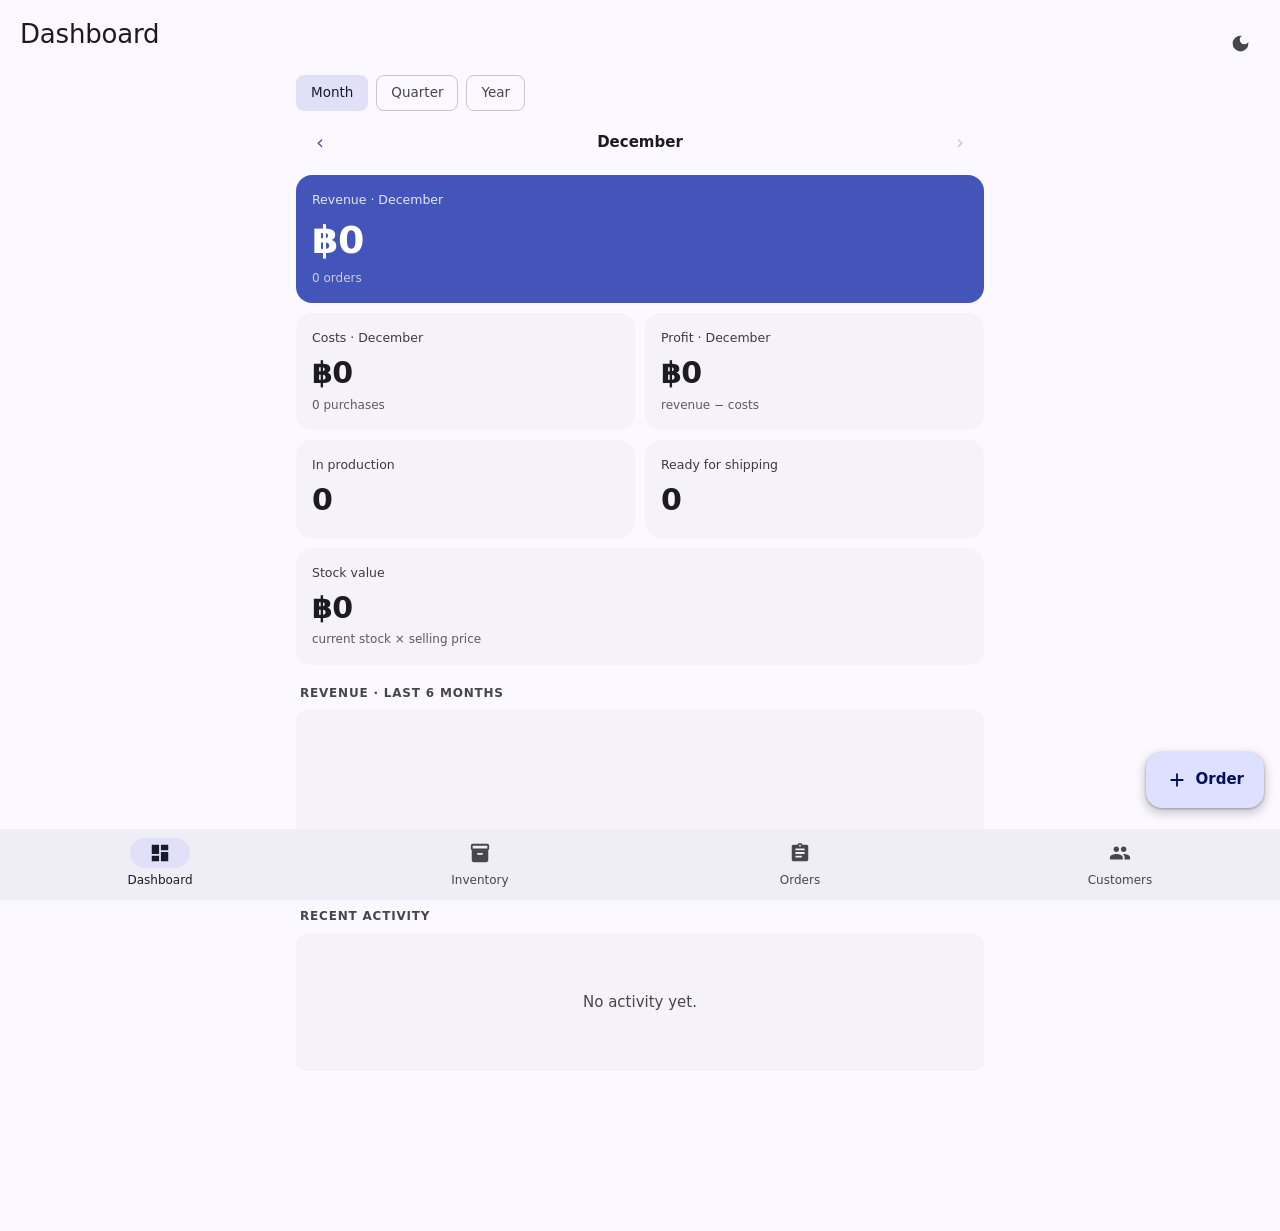
==== index.html @ 7082a6c7 "Add files via upload" ====
<!doctype html>
<html lang="en">
<head>
<meta charset="utf-8">
<meta name="viewport" content="width=device-width, initial-scale=1, viewport-fit=cover">
<meta name="theme-color" content="#006A60">
<meta name="mobile-web-app-capable" content="yes">
<title>Workbench ERP</title>
<link rel="manifest" href="manifest.webmanifest">
<link rel="icon" href="icons/icon-192.png">
<link rel="apple-touch-icon" href="icons/icon-192.png">
<link rel="stylesheet" href="styles.css">
</head>
<body>

<header class="top-bar">
  <h1 id="viewTitle">Dashboard</h1>
  <div class="top-bar-end">
    <span class="top-bar-meta" id="topBarMeta"></span>
    <button class="icon-btn" id="themeBtn" title="Theme">
      <svg viewBox="0 0 24 24"><path d="M12 3a9 9 0 1 0 9 9c0-.46-.04-.92-.1-1.36a5.39 5.39 0 0 1-4.4 2.26 5.4 5.4 0 0 1-5.4-5.4 5.39 5.39 0 0 1 2.26-4.4c-.44-.06-.9-.1-1.36-.1"/></svg>
    </button>
  </div>
</header>

<main id="main">
  <!-- Dashboard -->
  <section class="view" id="view-dashboard" hidden></section>

  <!-- Inventory -->
  <section class="view" id="view-inventory" hidden>
    <div class="seg-tabs" role="tablist">
      <button class="seg-tab is-active" data-invtab="stock" role="tab">Stock</button>
      <button class="seg-tab" data-invtab="purchases" role="tab">Incoming purchases</button>
    </div>
    <div id="inv-stock">
      <div class="search-field">
        <svg viewBox="0 0 24 24"><path d="M15.5 14h-.79l-.28-.27a6.5 6.5 0 1 0-.7.7l.27.28v.79l5 4.99L20.49 19zm-6 0A4.5 4.5 0 1 1 14 9.5 4.5 4.5 0 0 1 9.5 14"/></svg>
        <input type="search" id="productSearch" placeholder="Search products" autocomplete="off">
      </div>
      <div class="chip-row" id="stockChips">
        <button class="chip is-selected" data-stockfilter="all">All</button>
        <button class="chip" data-stockfilter="low">Low stock</button>
        <button class="chip" data-stockfilter="out">Out of stock</button>
      </div>
      <div id="productList" class="card-list"></div>
    </div>
    <div id="inv-purchases" hidden>
      <div class="card form-card">
        <h2 class="card-title">Log a purchase</h2>
        <label class="field">
          <span>What did you buy</span>
          <input type="text" id="poDescription" placeholder="e.g. Sand 10kg">
        </label>
        <div class="field-row">
          <label class="field">
            <span>Amount spent (฿)</span>
            <input type="number" id="poAmount" min="0" step="1" inputmode="numeric" placeholder="100">
          </label>
          <label class="field">
            <span>Supplier (optional)</span>
            <input type="text" id="poSupplier" placeholder="e.g. Northline Supply">
          </label>
        </div>
        <button class="btn-filled" id="poReceive">Log purchase</button>
      </div>
      <h2 class="section-label">Recent purchases</h2>
      <div id="purchaseList" class="card-list"></div>
    </div>
  </section>

  <!-- Orders -->
  <section class="view" id="view-orders" hidden>
    <div class="search-field">
      <svg viewBox="0 0 24 24"><path d="M15.5 14h-.79l-.28-.27a6.5 6.5 0 1 0-.7.7l.27.28v.79l5 4.99L20.49 19zm-6 0A4.5 4.5 0 1 1 14 9.5 4.5 4.5 0 0 1 9.5 14"/></svg>
      <input type="search" id="orderSearch" placeholder="Search orders or customers" autocomplete="off">
    </div>
    <div class="chip-row" id="statusChips">
      <button class="chip is-selected" data-status="all">All</button>
      <button class="chip" data-status="In production">In production</button>
      <button class="chip" data-status="Ready for shipping">Ready for shipping</button>
      <button class="chip" data-status="Completed">Completed</button>
      <button class="chip" data-status="Delivered">Delivered</button>
    </div>
    <div id="orderList" class="card-list"></div>
  </section>

  <!-- Customers -->
  <section class="view" id="view-customers" hidden>
    <div id="customerChart"></div>
    <div class="search-field">
      <svg viewBox="0 0 24 24"><path d="M15.5 14h-.79l-.28-.27a6.5 6.5 0 1 0-.7.7l.27.28v.79l5 4.99L20.49 19zm-6 0A4.5 4.5 0 1 1 14 9.5 4.5 4.5 0 0 1 9.5 14"/></svg>
      <input type="search" id="customerSearch" placeholder="Search customers" autocomplete="off">
    </div>
    <div id="customerList" class="card-list"></div>
  </section>
</main>

<button class="fab" id="fab" hidden>
  <svg viewBox="0 0 24 24"><path d="M19 13h-6v6h-2v-6H5v-2h6V5h2v6h6z"/></svg>
  <span id="fabLabel">New</span>
</button>

<nav class="nav-bar">
  <button class="nav-item is-active" data-view="dashboard">
    <span class="nav-icon"><svg viewBox="0 0 24 24"><path d="M3 13h8V3H3zm0 8h8v-6H3zm10 0h8V11h-8zm0-18v6h8V3z"/></svg></span>
    <span>Dashboard</span>
  </button>
  <button class="nav-item" data-view="inventory">
    <span class="nav-icon"><svg viewBox="0 0 24 24"><path d="M20 2H4c-1 0-2 .9-2 2v3.01c0 .72.43 1.34 1 1.69V20c0 1.1 1.1 2 2 2h14c.9 0 2-.9 2-2V8.7c.57-.35 1-.97 1-1.69V4c0-1.1-1-2-2-2m-5 12H9v-2h6zm5-7H4V4h16z"/></svg></span>
    <span>Inventory</span>
  </button>
  <button class="nav-item" data-view="orders">
    <span class="nav-icon"><svg viewBox="0 0 24 24"><path d="M19 3h-4.18C14.4 1.84 13.3 1 12 1s-2.4.84-2.82 2H5c-1.1 0-2 .9-2 2v14c0 1.1.9 2 2 2h14c1.1 0 2-.9 2-2V5c0-1.1-.9-2-2-2m-7 0c.55 0 1 .45 1 1s-.45 1-1 1-1-.45-1-1 .45-1 1-1m2 14H7v-2h7zm3-4H7v-2h10zm0-4H7V7h10z"/></svg></span>
    <span>Orders</span>
  </button>
  <button class="nav-item" data-view="customers">
    <span class="nav-icon"><svg viewBox="0 0 24 24"><path d="M16 11c1.66 0 2.99-1.34 2.99-3S17.66 5 16 5s-3 1.34-3 3 1.34 3 3 3m-8 0c1.66 0 2.99-1.34 2.99-3S9.66 5 8 5 5 6.34 5 8s1.34 3 3 3m0 2c-2.33 0-7 1.17-7 3.5V19h14v-2.5c0-2.33-4.67-3.5-7-3.5m8 0c-.29 0-.62.02-.97.05 1.16.84 1.97 1.97 1.97 3.45V19h6v-2.5c0-2.33-4.67-3.5-7-3.5"/></svg></span>
    <span>Customers</span>
  </button>
</nav>

<!-- Sheet (modal) for forms & details -->
<div class="scrim" id="scrim" hidden></div>
<div class="sheet" id="sheet" hidden>
  <div class="sheet-handle"></div>
  <div class="sheet-content" id="sheetContent"></div>
</div>

<div class="snackbar" id="snackbar" hidden></div>

<!-- Confirm dialog (for long-press delete) -->
<div class="scrim" id="confirmScrim" hidden></div>
<div class="dialog" id="confirmDialog" hidden>
  <div class="dialog-text" id="confirmText"></div>
  <div class="dialog-actions">
    <button class="btn-text" id="confirmCancel">Cancel</button>
    <button class="btn-text danger" id="confirmOk">Delete</button>
  </div>
</div>

<script src="db.js"></script>
<script src="app.js"></script>
</body>
</html>
---- styles.css ----
/* ============================================================
   Workbench ERP — Material Design 3 tokens (hand-rolled, offline)
   Palette: indigo primary, violet-tinted neutrals.
   Amber = warnings only, red = errors only.
   Theme: light (default) / dark / follows system when data-theme unset.
   ============================================================ */
:root {
  --md-primary: #4355B9;
  --md-on-primary: #FFFFFF;
  --md-primary-container: #DDE1FF;
  --md-on-primary-container: #00105C;

  --md-secondary: #5B5D72;
  --md-secondary-container: #E0E1F9;
  --md-on-secondary-container: #181A2C;

  --md-tertiary: #805600;
  --md-tertiary-container: #FFDDB1;
  --md-on-tertiary-container: #291800;

  --md-error: #BA1A1A;
  --md-error-container: #FFDAD6;
  --md-on-error-container: #410002;

  --md-surface: #FBF8FF;
  --md-surface-container-low: #F5F2FA;
  --md-surface-container: #EFEDF6;
  --md-surface-container-high: #E9E7F0;
  --md-on-surface: #1B1B21;
  --md-on-surface-variant: #46464F;
  --md-outline: #777680;
  --md-outline-variant: #C7C5D0;

  --md-inverse-surface: #303036;
  --md-inverse-on-surface: #F2F0F7;

  --md-elev-1: 0 1px 2px rgba(0,0,0,.30), 0 1px 3px 1px rgba(0,0,0,.15);
  --md-elev-3: 0 4px 8px 3px rgba(0,0,0,.15), 0 1px 3px rgba(0,0,0,.30);

  --radius-s: 8px;
  --radius-m: 12px;
  --radius-l: 16px;
  --radius-full: 999px;
}

/* Dark tokens (forced via data-theme="dark") */
:root[data-theme="dark"] {
  --md-primary: #B9C3FF;
  --md-on-primary: #08218A;
  --md-primary-container: #2A3CA0;
  --md-on-primary-container: #DDE1FF;

  --md-secondary: #C4C5DD;
  --md-secondary-container: #434659;
  --md-on-secondary-container: #E0E1F9;

  --md-tertiary: #FABD49;
  --md-tertiary-container: #614000;
  --md-on-tertiary-container: #FFDDB1;

  --md-error: #FFB4AB;
  --md-error-container: #93000A;
  --md-on-error-container: #FFDAD6;

  --md-surface: #121318;
  --md-surface-container-low: #1A1B21;
  --md-surface-container: #1E1F25;
  --md-surface-container-high: #282930;
  --md-on-surface: #E4E1E9;
  --md-on-surface-variant: #C7C5D0;
  --md-outline: #91909A;
  --md-outline-variant: #46464F;

  --md-inverse-surface: #E4E1E9;
  --md-inverse-on-surface: #303036;
}

/* Dark tokens (system preference, unless light is forced) */
@media (prefers-color-scheme: dark) {
  :root:not([data-theme="light"]) {
    --md-primary: #B9C3FF;
    --md-on-primary: #08218A;
    --md-primary-container: #2A3CA0;
    --md-on-primary-container: #DDE1FF;

    --md-secondary: #C4C5DD;
    --md-secondary-container: #434659;
    --md-on-secondary-container: #E0E1F9;

    --md-tertiary: #FABD49;
    --md-tertiary-container: #614000;
    --md-on-tertiary-container: #FFDDB1;

    --md-error: #FFB4AB;
    --md-error-container: #93000A;
    --md-on-error-container: #FFDAD6;

    --md-surface: #121318;
    --md-surface-container-low: #1A1B21;
    --md-surface-container: #1E1F25;
    --md-surface-container-high: #282930;
    --md-on-surface: #E4E1E9;
    --md-on-surface-variant: #C7C5D0;
    --md-outline: #91909A;
    --md-outline-variant: #46464F;

    --md-inverse-surface: #E4E1E9;
    --md-inverse-on-surface: #303036;
  }
}

* { box-sizing: border-box; }
[hidden] { display: none !important; }
html, body { margin: 0; height: 100%; }

body {
  font-family: Roboto, system-ui, -apple-system, "Segoe UI", sans-serif;
  background: var(--md-surface);
  color: var(--md-on-surface);
  font-size: 15px;
  line-height: 1.45;
  -webkit-tap-highlight-color: transparent;
  overscroll-behavior-y: contain; /* stop pull-to-refresh from stealing downward swipes */
}

button { font: inherit; color: inherit; border: 0; background: none; cursor: pointer; }
input, select, textarea { font: inherit; }
svg { fill: currentColor; }
h1, h2, h3 { margin: 0; font-weight: 500; }

/* ---------- Top app bar ---------- */
.top-bar {
  position: sticky; top: 0; z-index: 20;
  display: flex; align-items: baseline; justify-content: space-between;
  padding: calc(env(safe-area-inset-top, 0px) + 16px) 20px 12px;
  background: var(--md-surface);
}
.top-bar h1 { font-size: 26px; letter-spacing: -0.2px; }
.top-bar-meta { font-size: 12px; color: var(--md-on-surface-variant); }

/* ---------- Layout ---------- */
#main {
  padding: 0 16px calc(env(safe-area-inset-bottom, 0px) + 160px);
  max-width: 720px; margin: 0 auto;
}
.section-label {
  font-size: 12px; font-weight: 600; text-transform: uppercase;
  letter-spacing: .8px; color: var(--md-on-surface-variant);
  margin: 20px 4px 8px;
}

/* ---------- Navigation bar (bottom) ---------- */
.nav-bar {
  position: fixed; bottom: 0; left: 0; right: 0; z-index: 30;
  display: flex;
  background: var(--md-surface-container);
  padding: 8px 0 calc(env(safe-area-inset-bottom, 0px) + 10px);
}
.nav-item {
  flex: 1; display: flex; flex-direction: column; align-items: center; gap: 4px;
  font-size: 12px; font-weight: 500; color: var(--md-on-surface-variant);
}
.nav-icon {
  display: grid; place-items: center;
  width: 60px; height: 30px; border-radius: var(--radius-full);
  transition: background .15s;
}
.nav-icon svg { width: 22px; height: 22px; }
.nav-item.is-active { color: var(--md-on-surface); }
.nav-item.is-active .nav-icon { background: var(--md-secondary-container); color: var(--md-on-secondary-container); }

/* ---------- FAB ---------- */
.fab {
  position: fixed; right: 16px; bottom: calc(env(safe-area-inset-bottom, 0px) + 92px); z-index: 25;
  display: flex; align-items: center; gap: 8px;
  padding: 0 20px; height: 56px; border-radius: var(--radius-l);
  background: var(--md-primary-container); color: var(--md-on-primary-container);
  font-weight: 600; box-shadow: var(--md-elev-3);
}
.fab svg { width: 22px; height: 22px; }
.fab:active { transform: scale(.97); }

/* ---------- Search field ---------- */
.search-field {
  display: flex; align-items: center; gap: 10px;
  background: var(--md-surface-container-high);
  border-radius: var(--radius-full);
  padding: 0 18px; height: 50px; margin: 4px 0 12px;
}
.search-field svg { width: 20px; height: 20px; color: var(--md-on-surface-variant); flex: none; }
.search-field input {
  flex: 1; border: 0; background: none; outline: none; color: inherit;
}
.search-field input::placeholder { color: var(--md-on-surface-variant); }

/* ---------- Chips ---------- */
.chip-row { display: flex; gap: 8px; overflow-x: auto; padding-bottom: 12px; scrollbar-width: none; }
.chip-row::-webkit-scrollbar { display: none; }
.chip {
  flex: none; padding: 7px 14px; border-radius: var(--radius-s);
  border: 1px solid var(--md-outline-variant);
  font-size: 13.5px; font-weight: 500; color: var(--md-on-surface-variant);
  background: transparent; transition: background .15s;
}
.chip.is-selected {
  background: var(--md-secondary-container);
  border-color: transparent; color: var(--md-on-secondary-container);
}

/* ---------- Segmented tabs (Inventory) ---------- */
.seg-tabs {
  display: flex; border: 1px solid var(--md-outline);
  border-radius: var(--radius-full); overflow: hidden; margin: 4px 0 16px;
}
.seg-tab { flex: 1; padding: 10px; font-size: 14px; font-weight: 500; color: var(--md-on-surface-variant); }
.seg-tab.is-active { background: var(--md-secondary-container); color: var(--md-on-secondary-container); font-weight: 600; }

/* ---------- Cards & lists ---------- */
.card-list { display: flex; flex-direction: column; gap: 10px; }
.card {
  background: var(--md-surface-container-low);
  border-radius: var(--radius-m);
  padding: 14px 16px;
}
.card.is-tappable:active { background: var(--md-surface-container-high); }
.card-title { font-size: 16px; margin-bottom: 10px; }

.row { display: flex; align-items: center; justify-content: space-between; gap: 12px; }
.row-main { min-width: 0; }
.row-main .name { font-weight: 500; overflow: hidden; text-overflow: ellipsis; white-space: nowrap; }
.row-main .sub { font-size: 13px; color: var(--md-on-surface-variant); margin-top: 2px; }
.row-end { text-align: right; flex: none; }
.row-end .big { font-weight: 600; }
.row-end .sub { font-size: 12px; color: var(--md-on-surface-variant); }

/* Stock badges */
.badge {
  display: inline-flex; align-items: center; gap: 5px;
  font-size: 12px; font-weight: 600;
  padding: 3px 10px; border-radius: var(--radius-full); margin-top: 6px;
}
.badge-low { background: var(--md-tertiary-container); color: var(--md-on-tertiary-container); }
.badge-out { background: var(--md-error-container); color: var(--md-on-error-container); }
.badge-ok  { background: var(--md-secondary-container); color: var(--md-on-secondary-container); }
.badge .dot { width: 7px; height: 7px; border-radius: 50%; background: currentColor; }

/* ---------- Signature element: the production rail ----------
   Every order carries its workflow as a tappable 3-segment track. */
.rail { display: flex; gap: 5px; margin-top: 12px; }
.rail-seg {
  flex: 1; height: 6px; border-radius: 3px;
  background: var(--md-surface-container-high);
  position: relative;
}
.rail-seg.is-done { background: var(--md-primary); }
.rail-seg.is-current { background: var(--md-primary); opacity: .45; }
.rail-labels { display: flex; justify-content: space-between; margin-top: 6px; font-size: 11px; color: var(--md-on-surface-variant); }
.rail-status { font-size: 13px; font-weight: 600; color: var(--md-primary); margin-top: 10px; }
.rail-status.is-completed { color: var(--md-on-surface-variant); }
.advance-btn {
  margin-top: 10px; width: 100%;
  padding: 10px; border-radius: var(--radius-full);
  border: 1px solid var(--md-outline);
  font-size: 13.5px; font-weight: 600; color: var(--md-primary);
}
.advance-btn:active { background: var(--md-secondary-container); }

/* ---------- Dashboard ---------- */
.stat-grid { display: grid; grid-template-columns: 1fr 1fr; gap: 10px; margin-top: 4px; }
.stat-card {
  border-radius: var(--radius-l); padding: 16px;
  background: var(--md-surface-container-low);
}
.stat-card.hero {
  grid-column: 1 / -1;
  background: var(--md-primary); color: var(--md-on-primary);
}
.stat-card .label { font-size: 12.5px; opacity: .85; }
.stat-card .value { font-size: 30px; font-weight: 600; letter-spacing: -.5px; margin-top: 4px; }
.stat-card.hero .value { font-size: 38px; }
.stat-card .hint { font-size: 12px; opacity: .7; margin-top: 2px; }
.stat-card.warn { background: var(--md-tertiary-container); color: var(--md-on-tertiary-container); }

.activity-item { display: flex; gap: 12px; padding: 11px 4px; border-bottom: 1px solid var(--md-outline-variant); }
.activity-item:last-child { border-bottom: 0; }
.activity-ico {
  flex: none; width: 36px; height: 36px; border-radius: 50%;
  display: grid; place-items: center;
  background: var(--md-secondary-container); color: var(--md-on-secondary-container);
}
.activity-ico svg { width: 18px; height: 18px; }
.activity-ico.sale { background: var(--md-primary-container); color: var(--md-on-primary-container); }
.activity-body { flex: 1; min-width: 0; font-size: 14px; }
.activity-body .when { font-size: 12px; color: var(--md-on-surface-variant); }

/* ---------- Forms ---------- */
.form-card { display: flex; flex-direction: column; gap: 12px; }
.field { display: flex; flex-direction: column; gap: 5px; flex: 1; }
.field > span { font-size: 12.5px; font-weight: 500; color: var(--md-on-surface-variant); }
.field input, .field select, .field textarea {
  border: 1px solid var(--md-outline);
  border-radius: var(--radius-s);
  background: var(--md-surface);
  padding: 12px; color: inherit; outline: none; width: 100%;
}
.field input:focus, .field select:focus, .field textarea:focus {
  border-color: var(--md-primary); box-shadow: 0 0 0 1px var(--md-primary);
}
.field-row { display: flex; gap: 10px; }
.field-checkbox {
  display: flex; align-items: flex-start; gap: 10px;
  font-size: 13.5px; color: var(--md-on-surface-variant); padding: 4px 0;
}
.field-checkbox input { flex: none; width: 18px; height: 18px; margin-top: 1px; accent-color: var(--md-primary); }

.btn-filled {
  background: var(--md-primary); color: var(--md-on-primary);
  padding: 13px; border-radius: var(--radius-full);
  font-weight: 600; width: 100%;
}
.btn-filled:active { opacity: .88; }
.btn-filled:disabled { background: var(--md-outline-variant); color: var(--md-on-surface-variant); }
.btn-text { color: var(--md-primary); font-weight: 600; padding: 10px 14px; border-radius: var(--radius-full); }
.btn-text.danger { color: var(--md-error); }
.btn-tonal {
  background: var(--md-secondary-container); color: var(--md-on-secondary-container);
  padding: 9px 16px; border-radius: var(--radius-full); font-weight: 600; font-size: 13.5px;
}

/* Order line items in the form */
.line-item {
  display: grid; grid-template-columns: 1fr 64px 84px 32px; gap: 8px; align-items: end;
}
.line-item .remove { color: var(--md-error); padding-bottom: 12px; }
.line-hint { font-size: 12.5px; color: var(--md-on-surface-variant); padding: 0 4px; }
.order-total { display: flex; justify-content: space-between; font-weight: 600; font-size: 17px; padding: 6px 4px; }

/* ---------- Sheet (modal) ---------- */
.scrim {
  position: fixed; inset: 0; z-index: 40;
  background: rgba(0,0,0,.4);
  animation: fade .2s;
}
.sheet {
  position: fixed; left: 0; right: 0; bottom: 0; z-index: 50;
  max-height: 88vh; overflow-y: auto;
  overscroll-behavior: contain;
  background: var(--md-surface-container-low);
  border-radius: 24px 24px 0 0;
  padding: 8px 20px calc(env(safe-area-inset-bottom, 0px) + 24px);
  animation: rise .25s cubic-bezier(.2,.9,.3,1);
  max-width: 720px; margin: 0 auto;
}
.sheet-handle {
  width: 36px; height: 4px; border-radius: 2px;
  background: var(--md-outline-variant); margin: 6px auto 14px;
  /* generous invisible hit area for dragging */
  position: relative;
}
.sheet-handle::before {
  content: ''; position: absolute; inset: -18px -60px;
}
.sheet h2 { font-size: 20px; margin-bottom: 16px; }
@keyframes rise { from { transform: translateY(40%); opacity: .4; } }
@keyframes fade { from { opacity: 0; } }
@media (prefers-reduced-motion: reduce) {
  .sheet, .scrim { animation: none; }
}

/* ---------- Confirm dialog ---------- */
.dialog {
  position: fixed; left: 24px; right: 24px; top: 50%; z-index: 70;
  transform: translateY(-50%);
  background: var(--md-surface-container-high);
  border-radius: 28px; padding: 24px;
  box-shadow: var(--md-elev-3);
  max-width: 360px; margin: 0 auto;
  animation: fade .15s;
}
.dialog-text { font-size: 15px; margin-bottom: 18px; }
.dialog-actions { display: flex; justify-content: flex-end; gap: 4px; }

/* ---------- Swipe actions (orders & customers) ---------- */
.swipe { position: relative; }
.swipe-bg {
  position: absolute; inset: 0; border-radius: var(--radius-m);
  display: flex; align-items: center; gap: 8px;
  font-weight: 600; font-size: 14px;
  visibility: hidden;
}
.swipe-bg svg { width: 20px; height: 20px; }
.swipe-bg.left { background: var(--md-secondary-container); color: var(--md-on-secondary-container); justify-content: flex-start; padding-left: 20px; }
.swipe-bg.right { background: var(--md-error-container); color: var(--md-on-error-container); justify-content: flex-end; padding-right: 20px; }
.swipe.show-left .swipe-bg.left { visibility: visible; }
.swipe.show-right .swipe-bg.right { visibility: visible; }
.swipe .card { position: relative; z-index: 1; }

/* ---------- Revenue chart ---------- */
.chart { display: flex; align-items: flex-end; gap: 8px; height: 150px; padding-top: 8px; }
.chart-col { flex: 1; display: flex; flex-direction: column; align-items: center; justify-content: flex-end; gap: 5px; height: 100%; min-width: 0; }
.chart-val { font-size: 10.5px; color: var(--md-on-surface-variant); white-space: nowrap; }
.chart-bar { width: 100%; max-width: 44px; border-radius: 6px 6px 2px 2px; background: var(--md-primary); opacity: .45; min-height: 2px; }
.chart-col.is-current .chart-bar { opacity: 1; }
.chart-label { font-size: 11px; color: var(--md-on-surface-variant); }
.chart-col.is-current .chart-label { font-weight: 700; color: var(--md-on-surface); }

/* ---------- Top customers bars ---------- */
.tc-row { display: grid; grid-template-columns: minmax(70px, 100px) 1fr auto; gap: 10px; align-items: center; padding: 6px 0; }
.tc-name { font-size: 13.5px; overflow: hidden; text-overflow: ellipsis; white-space: nowrap; }
.tc-track { height: 10px; border-radius: 5px; background: var(--md-surface-container-high); overflow: hidden; }
.tc-fill { height: 100%; border-radius: 5px; background: var(--md-primary); }
.tc-amount { font-size: 12.5px; font-weight: 600; }

/* ---------- Period navigation ---------- */
.period-nav {
  display: flex; align-items: center; justify-content: space-between;
  margin: 0 0 12px; padding: 0 4px;
}
.period-nav .label { font-weight: 600; font-size: 15px; }
.period-nav button {
  width: 40px; height: 40px; border-radius: var(--radius-full);
  font-size: 20px; color: var(--md-primary);
  display: grid; place-items: center;
}
.period-nav button:active { background: var(--md-secondary-container); }
.period-nav button:disabled { color: var(--md-outline-variant); }

/* ---------- Theme button ---------- */
.icon-btn {
  width: 40px; height: 40px; border-radius: var(--radius-full);
  display: grid; place-items: center; color: var(--md-on-surface-variant);
}
.icon-btn svg { width: 21px; height: 21px; }
.icon-btn:active { background: var(--md-surface-container-high); }
.top-bar-end { display: flex; align-items: center; gap: 8px; }

/* ---------- Snackbar ---------- */
.snackbar {
  position: fixed; left: 16px; right: 16px; z-index: 60;
  bottom: calc(env(safe-area-inset-bottom, 0px) + 96px);
  background: var(--md-inverse-surface); color: var(--md-inverse-on-surface);
  padding: 13px 18px; border-radius: var(--radius-s);
  font-size: 14px; box-shadow: var(--md-elev-3);
  animation: rise .2s;
  max-width: 500px; margin: 0 auto;
}

/* ---------- Empty states ---------- */
.empty {
  text-align: center; padding: 44px 24px; color: var(--md-on-surface-variant);
}
.empty .title { font-weight: 600; color: var(--md-on-surface); margin-bottom: 4px; }
.empty .btn-tonal { margin-top: 16px; }

/* Focus visibility */
button:focus-visible, input:focus-visible, select:focus-visible {
  outline: 2px solid var(--md-primary); outline-offset: 2px;
}
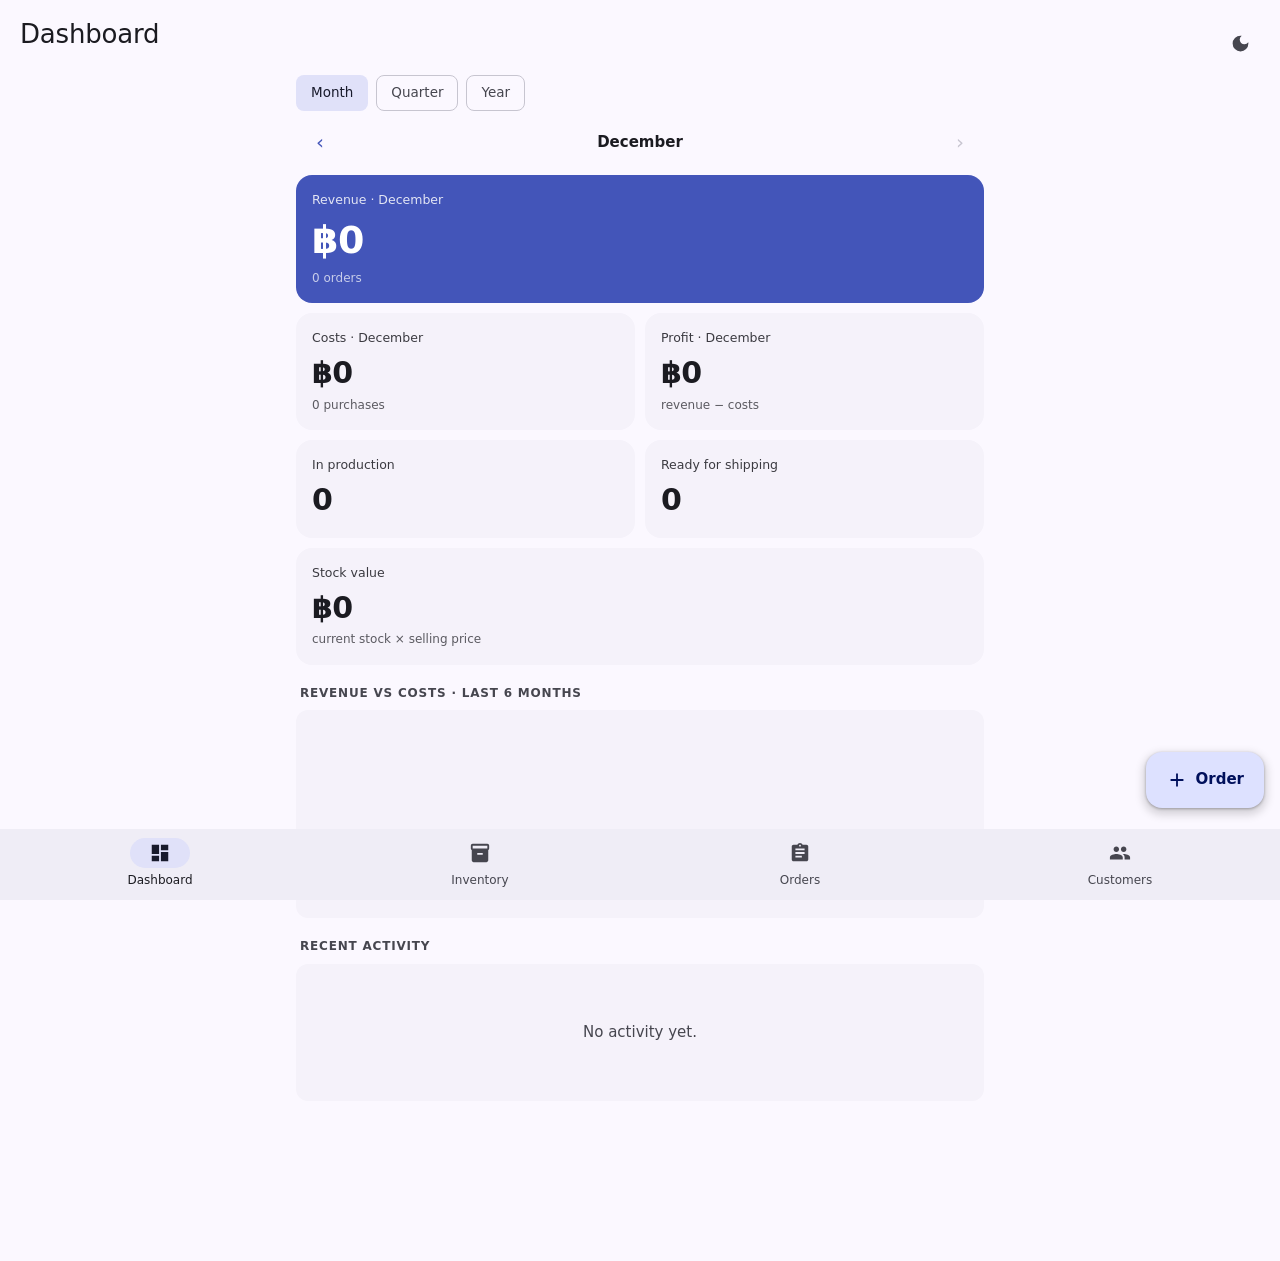
==== commit 1855452d: "Add files via upload" ====
--- a/index.html
+++ b/index.html
@@ -58,10 +58,14 @@
             <input type="number" id="poAmount" min="0" step="1" inputmode="numeric" placeholder="100">
           </label>
           <label class="field">
-            <span>Supplier (optional)</span>
-            <input type="text" id="poSupplier" placeholder="e.g. Northline Supply">
+            <span>Date</span>
+            <input type="date" id="poDate">
           </label>
         </div>
+        <label class="field">
+          <span>Supplier (optional)</span>
+          <input type="text" id="poSupplier" placeholder="e.g. Northline Supply">
+        </label>
         <button class="btn-filled" id="poReceive">Log purchase</button>
       </div>
       <h2 class="section-label">Recent purchases</h2>
--- a/styles.css
+++ b/styles.css
@@ -399,10 +399,17 @@
 .chart { display: flex; align-items: flex-end; gap: 8px; height: 150px; padding-top: 8px; }
 .chart-col { flex: 1; display: flex; flex-direction: column; align-items: center; justify-content: flex-end; gap: 5px; height: 100%; min-width: 0; }
 .chart-val { font-size: 10.5px; color: var(--md-on-surface-variant); white-space: nowrap; }
-.chart-bar { width: 100%; max-width: 44px; border-radius: 6px 6px 2px 2px; background: var(--md-primary); opacity: .45; min-height: 2px; }
+.chart-bars { display: flex; gap: 3px; width: 100%; height: 100%; align-items: flex-end; justify-content: center; }
+.chart-bar { width: 100%; max-width: 22px; border-radius: 5px 5px 2px 2px; background: var(--md-primary); opacity: .45; min-height: 2px; }
+.chart-bar.cost { background: var(--md-tertiary); }
 .chart-col.is-current .chart-bar { opacity: 1; }
 .chart-label { font-size: 11px; color: var(--md-on-surface-variant); }
 .chart-col.is-current .chart-label { font-weight: 700; color: var(--md-on-surface); }
+.chart-legend { display: flex; gap: 18px; justify-content: center; margin-top: 12px; font-size: 12.5px; color: var(--md-on-surface-variant); }
+.chart-legend > span { display: inline-flex; align-items: center; gap: 6px; }
+.legend-dot { width: 10px; height: 10px; border-radius: 3px; display: inline-block; }
+.legend-dot.rev { background: var(--md-primary); }
+.legend-dot.cost { background: var(--md-tertiary); }
 
 /* ---------- Top customers bars ---------- */
 .tc-row { display: grid; grid-template-columns: minmax(70px, 100px) 1fr auto; gap: 10px; align-items: center; padding: 6px 0; }
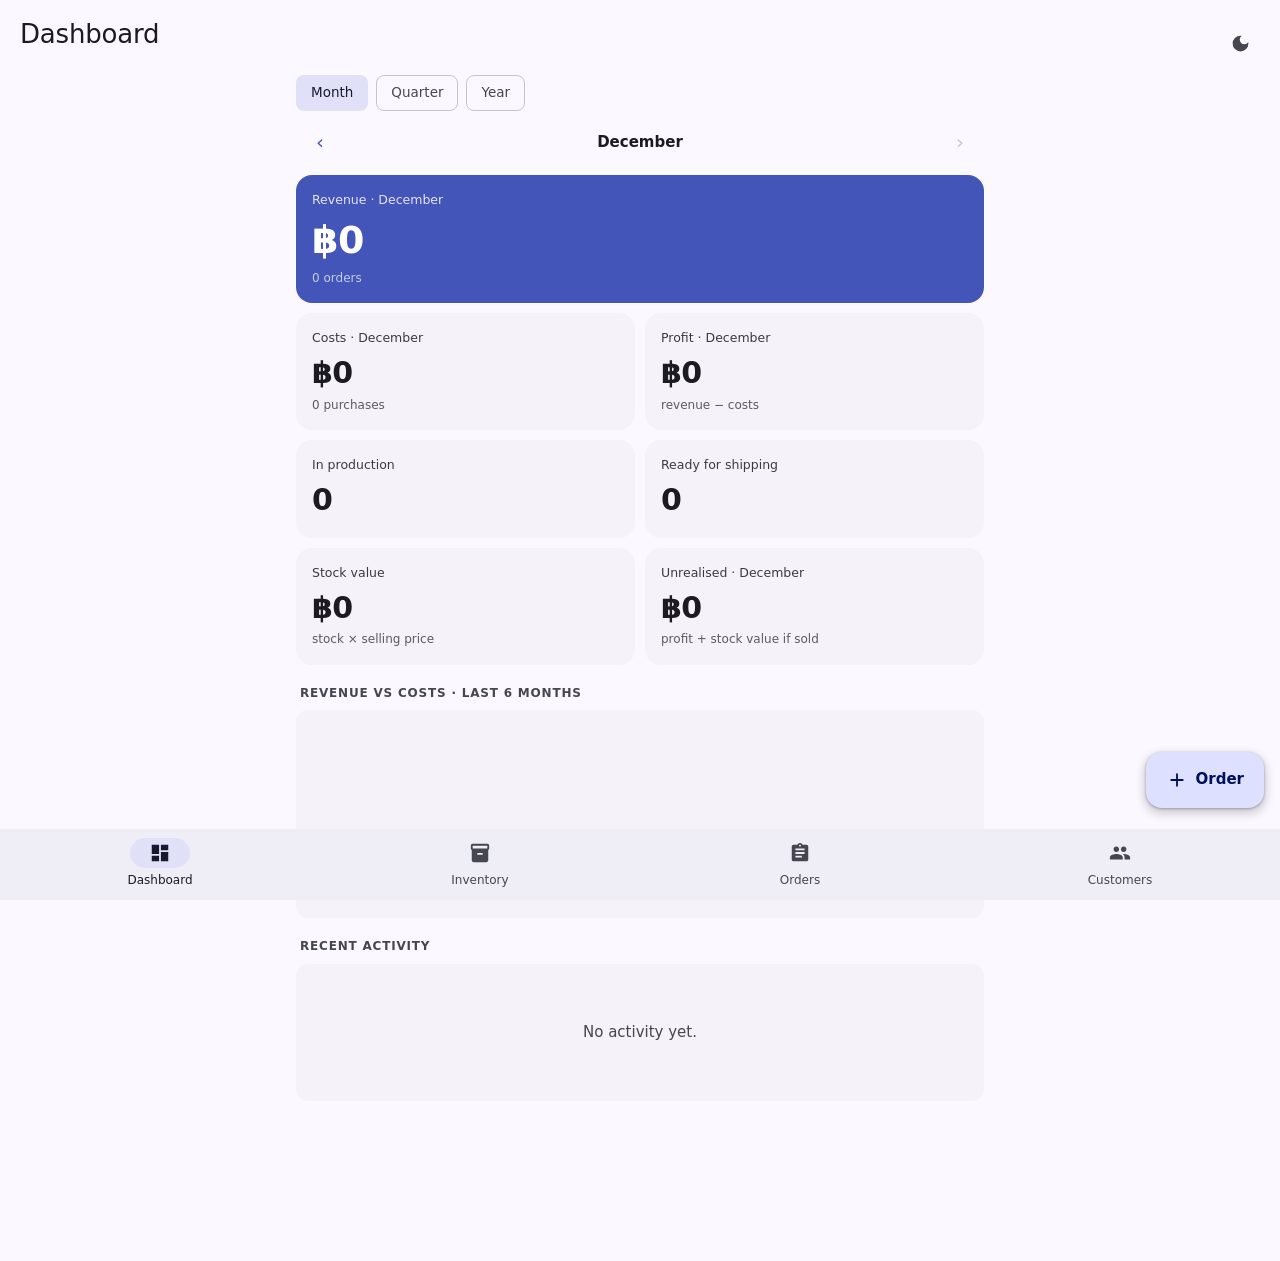
==== commit 1a387e8e: "Add files via upload" ====
--- a/index.html
+++ b/index.html
@@ -2,7 +2,7 @@
 <html lang="en">
 <head>
 <meta charset="utf-8">
-<meta name="viewport" content="width=device-width, initial-scale=1, viewport-fit=cover">
+<meta name="viewport" content="width=device-width, initial-scale=1, maximum-scale=1, viewport-fit=cover">
 <meta name="theme-color" content="#006A60">
 <meta name="mobile-web-app-capable" content="yes">
 <title>Workbench ERP</title>
@@ -58,17 +58,37 @@
             <input type="number" id="poAmount" min="0" step="1" inputmode="numeric" placeholder="100">
           </label>
           <label class="field">
+            <span>Category</span>
+            <select id="poCategory">
+              <option value="Materials">Materials</option>
+              <option value="Packaging">Packaging</option>
+              <option value="Equipment">Equipment</option>
+              <option value="Shipping">Shipping</option>
+              <option value="Other">Other</option>
+            </select>
+          </label>
+        </div>
+        <div class="field-row">
+          <label class="field">
             <span>Date</span>
             <input type="date" id="poDate">
           </label>
+          <label class="field">
+            <span>Supplier (optional)</span>
+            <input type="text" id="poSupplier" placeholder="e.g. Northline Supply">
+          </label>
         </div>
-        <label class="field">
-          <span>Supplier (optional)</span>
-          <input type="text" id="poSupplier" placeholder="e.g. Northline Supply">
-        </label>
         <button class="btn-filled" id="poReceive">Log purchase</button>
       </div>
       <h2 class="section-label">Recent purchases</h2>
+      <div class="chip-row" id="purchaseChips">
+        <button class="chip is-selected" data-pcat="all">All</button>
+        <button class="chip" data-pcat="Materials">Materials</button>
+        <button class="chip" data-pcat="Packaging">Packaging</button>
+        <button class="chip" data-pcat="Equipment">Equipment</button>
+        <button class="chip" data-pcat="Shipping">Shipping</button>
+        <button class="chip" data-pcat="Other">Other</button>
+      </div>
       <div id="purchaseList" class="card-list"></div>
     </div>
   </section>
--- a/styles.css
+++ b/styles.css
@@ -124,7 +124,7 @@
 }
 
 button { font: inherit; color: inherit; border: 0; background: none; cursor: pointer; }
-input, select, textarea { font: inherit; }
+input, select, textarea { font: inherit; font-size: 16px; } /* ≥16px prevents mobile auto-zoom on focus */
 svg { fill: currentColor; }
 h1, h2, h3 { margin: 0; font-weight: 500; }
 
@@ -343,7 +343,7 @@
 }
 .sheet {
   position: fixed; left: 0; right: 0; bottom: 0; z-index: 50;
-  max-height: 88vh; overflow-y: auto;
+  max-height: 88vh; max-height: 88dvh; overflow-y: auto;
   overscroll-behavior: contain;
   background: var(--md-surface-container-low);
   border-radius: 24px 24px 0 0;
@@ -416,6 +416,7 @@
 .tc-name { font-size: 13.5px; overflow: hidden; text-overflow: ellipsis; white-space: nowrap; }
 .tc-track { height: 10px; border-radius: 5px; background: var(--md-surface-container-high); overflow: hidden; }
 .tc-fill { height: 100%; border-radius: 5px; background: var(--md-primary); }
+.tc-fill.cost { background: var(--md-tertiary); }
 .tc-amount { font-size: 12.5px; font-weight: 600; }
 
 /* ---------- Period navigation ---------- */
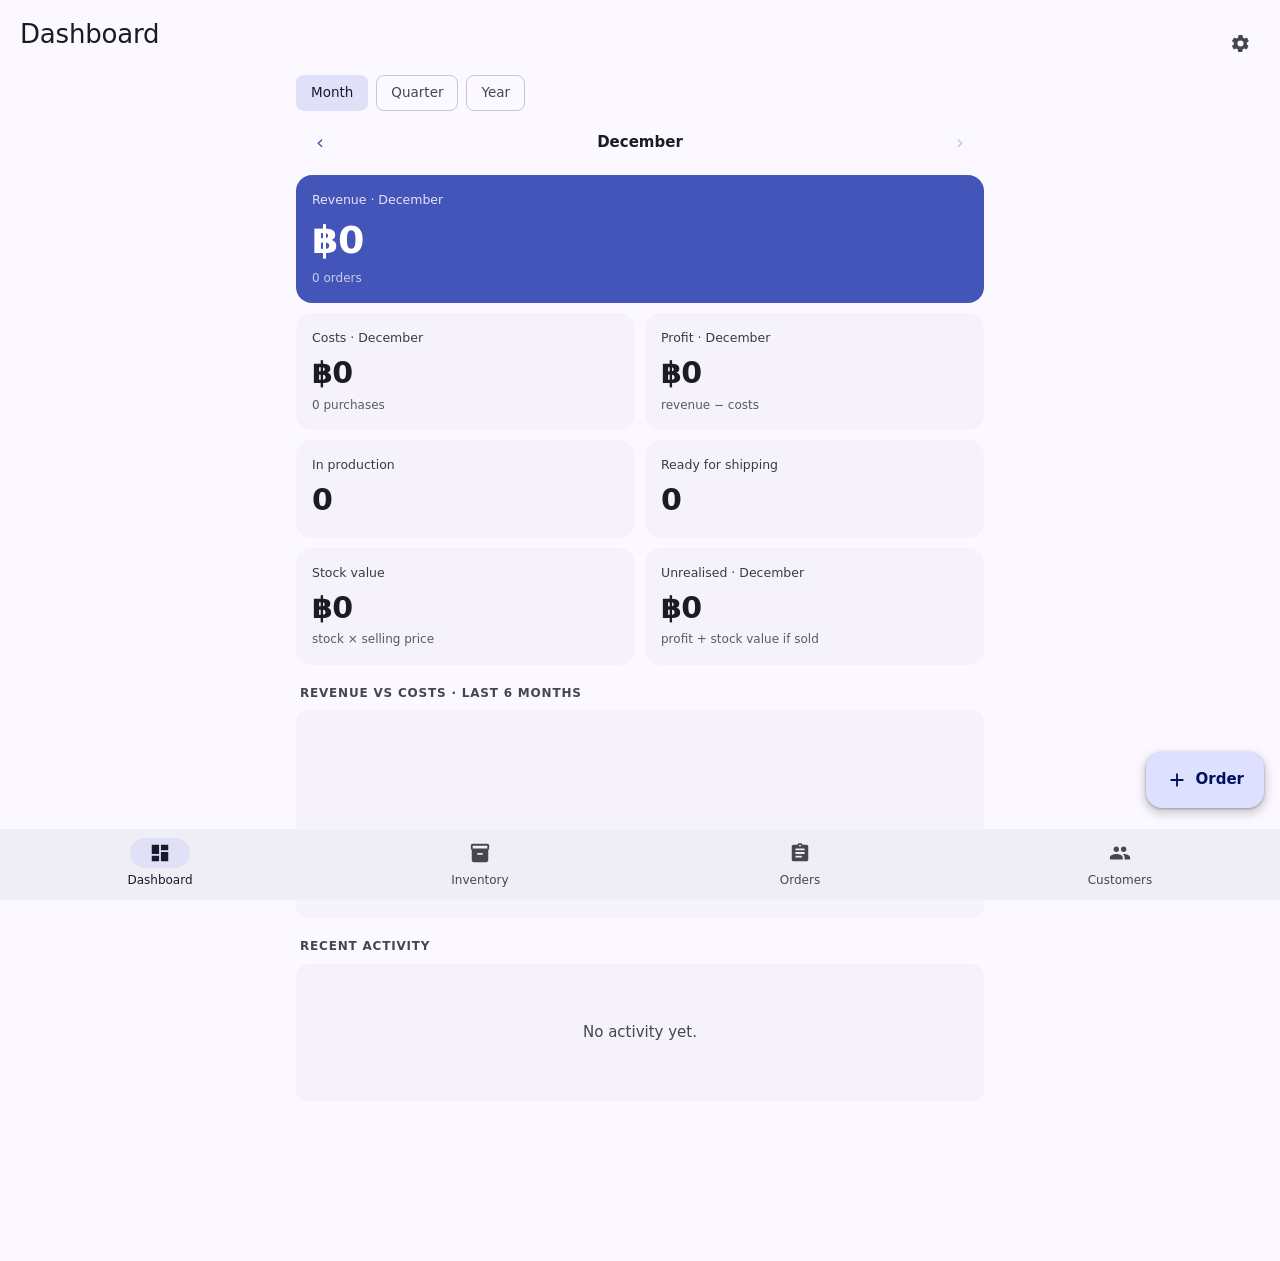
==== commit 23801698: "Add files via upload" ====
--- a/index.html
+++ b/index.html
@@ -17,8 +17,8 @@
   <h1 id="viewTitle">Dashboard</h1>
   <div class="top-bar-end">
     <span class="top-bar-meta" id="topBarMeta"></span>
-    <button class="icon-btn" id="themeBtn" title="Theme">
-      <svg viewBox="0 0 24 24"><path d="M12 3a9 9 0 1 0 9 9c0-.46-.04-.92-.1-1.36a5.39 5.39 0 0 1-4.4 2.26 5.4 5.4 0 0 1-5.4-5.4 5.39 5.39 0 0 1 2.26-4.4c-.44-.06-.9-.1-1.36-.1"/></svg>
+    <button class="icon-btn" id="themeBtn" title="Settings">
+      <svg viewBox="0 0 24 24"><path d="M19.14 12.94a7.5 7.5 0 0 0 .05-1.88l2.03-1.58a.5.5 0 0 0 .12-.64l-1.92-3.32a.5.5 0 0 0-.61-.22l-2.39.96a7 7 0 0 0-1.62-.94l-.36-2.54a.5.5 0 0 0-.5-.42h-3.84a.5.5 0 0 0-.5.42l-.36 2.54c-.59.24-1.13.55-1.62.94l-2.39-.96a.5.5 0 0 0-.61.22L2.31 8.84a.5.5 0 0 0 .12.64l2.03 1.58a7.5 7.5 0 0 0 .05 1.88l-2.03 1.58a.5.5 0 0 0-.12.64l1.92 3.32c.14.24.42.34.61.22l2.39-.96c.5.39 1.03.7 1.62.94l.36 2.54a.5.5 0 0 0 .5.42h3.84a.5.5 0 0 0 .5-.42l.36-2.54c.59-.24 1.13-.55 1.62-.94l2.39.96c.19.12.47.02.61-.22l1.92-3.32a.5.5 0 0 0-.12-.64zM12 15.5A3.5 3.5 0 1 1 12 8.5a3.5 3.5 0 0 1 0 7"/></svg>
     </button>
   </div>
 </header>
--- a/styles.css
+++ b/styles.css
@@ -233,6 +233,16 @@
 .row-end .big { font-weight: 600; }
 .row-end .sub { font-size: 12px; color: var(--md-on-surface-variant); }
 
+/* Inline edit button on list cards */
+.card-edit {
+  flex: none; align-self: center;
+  width: 40px; height: 40px; border-radius: var(--radius-full);
+  display: grid; place-items: center; color: var(--md-on-surface-variant);
+  margin: -6px -6px -6px 2px;
+}
+.card-edit svg { width: 19px; height: 19px; }
+.card-edit:active { background: var(--md-surface-container-high); color: var(--md-primary); }
+
 /* Stock badges */
 .badge {
   display: inline-flex; align-items: center; gap: 5px;
@@ -379,21 +389,6 @@
 }
 .dialog-text { font-size: 15px; margin-bottom: 18px; }
 .dialog-actions { display: flex; justify-content: flex-end; gap: 4px; }
-
-/* ---------- Swipe actions (orders & customers) ---------- */
-.swipe { position: relative; }
-.swipe-bg {
-  position: absolute; inset: 0; border-radius: var(--radius-m);
-  display: flex; align-items: center; gap: 8px;
-  font-weight: 600; font-size: 14px;
-  visibility: hidden;
-}
-.swipe-bg svg { width: 20px; height: 20px; }
-.swipe-bg.left { background: var(--md-secondary-container); color: var(--md-on-secondary-container); justify-content: flex-start; padding-left: 20px; }
-.swipe-bg.right { background: var(--md-error-container); color: var(--md-on-error-container); justify-content: flex-end; padding-right: 20px; }
-.swipe.show-left .swipe-bg.left { visibility: visible; }
-.swipe.show-right .swipe-bg.right { visibility: visible; }
-.swipe .card { position: relative; z-index: 1; }
 
 /* ---------- Revenue chart ---------- */
 .chart { display: flex; align-items: flex-end; gap: 8px; height: 150px; padding-top: 8px; }
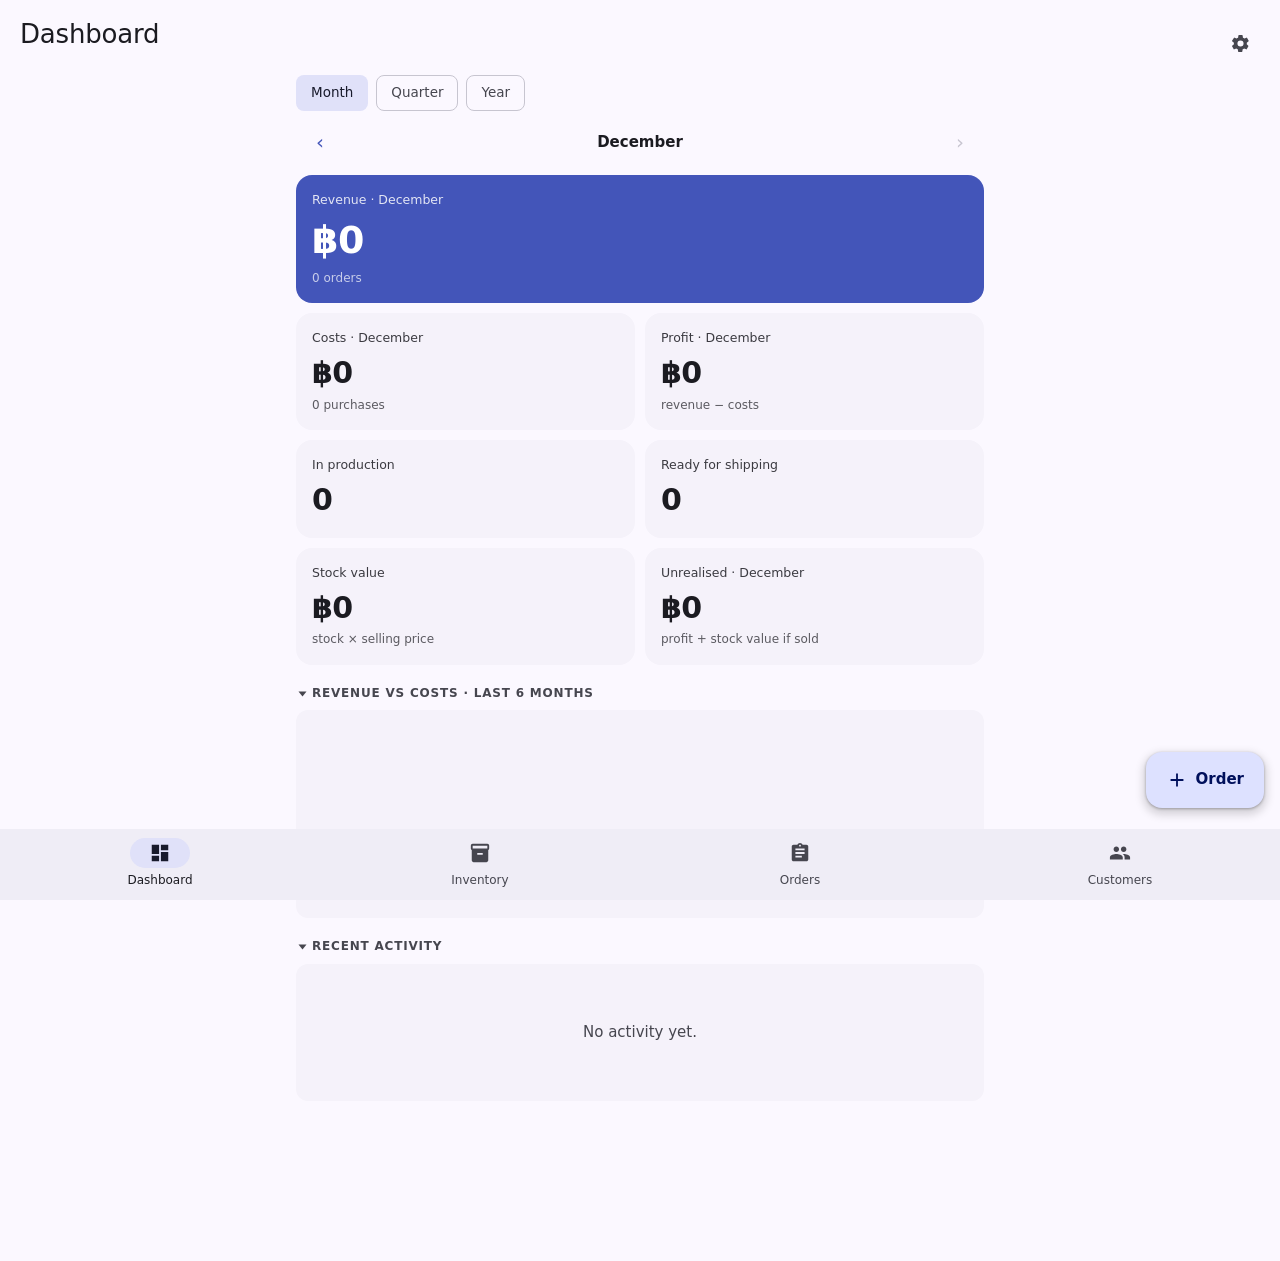
==== commit ff8beee7: "Add files via upload" ====
--- a/index.html
+++ b/index.html
@@ -5,7 +5,7 @@
 <meta name="viewport" content="width=device-width, initial-scale=1, maximum-scale=1, viewport-fit=cover">
 <meta name="theme-color" content="#006A60">
 <meta name="mobile-web-app-capable" content="yes">
-<title>Workbench ERP</title>
+<title>BuddyBoard</title>
 <link rel="manifest" href="manifest.webmanifest">
 <link rel="icon" href="icons/icon-192.png">
 <link rel="apple-touch-icon" href="icons/icon-192.png">
@@ -31,7 +31,7 @@
   <section class="view" id="view-inventory" hidden>
     <div class="seg-tabs" role="tablist">
       <button class="seg-tab is-active" data-invtab="stock" role="tab">Stock</button>
-      <button class="seg-tab" data-invtab="purchases" role="tab">Incoming purchases</button>
+      <button class="seg-tab" data-invtab="purchases" role="tab">Expenses</button>
     </div>
     <div id="inv-stock">
       <div class="search-field">
@@ -47,7 +47,7 @@
     </div>
     <div id="inv-purchases" hidden>
       <div class="card form-card">
-        <h2 class="card-title">Log a purchase</h2>
+        <h2 class="card-title">Log an expense</h2>
         <label class="field">
           <span>What did you buy</span>
           <input type="text" id="poDescription" placeholder="e.g. Sand 10kg">
@@ -78,9 +78,9 @@
             <input type="text" id="poSupplier" placeholder="e.g. Northline Supply">
           </label>
         </div>
-        <button class="btn-filled" id="poReceive">Log purchase</button>
+        <button class="btn-filled" id="poReceive">Log expense</button>
       </div>
-      <h2 class="section-label">Recent purchases</h2>
+      <h2 class="section-label">Recent expenses</h2>
       <div class="chip-row" id="purchaseChips">
         <button class="chip is-selected" data-pcat="all">All</button>
         <button class="chip" data-pcat="Materials">Materials</button>
@@ -100,7 +100,8 @@
       <input type="search" id="orderSearch" placeholder="Search orders or customers" autocomplete="off">
     </div>
     <div class="chip-row" id="statusChips">
-      <button class="chip is-selected" data-status="all">All</button>
+      <button class="chip is-selected" data-status="open">Open</button>
+      <button class="chip" data-status="all">All</button>
       <button class="chip" data-status="In production">In production</button>
       <button class="chip" data-status="Ready for shipping">Ready for shipping</button>
       <button class="chip" data-status="Completed">Completed</button>
--- a/styles.css
+++ b/styles.css
@@ -1,5 +1,5 @@
 /* ============================================================
-   Workbench ERP — Material Design 3 tokens (hand-rolled, offline)
+   BuddyBoard — Material Design 3 tokens (hand-rolled, offline)
    Palette: indigo primary, violet-tinted neutrals.
    Amber = warnings only, red = errors only.
    Theme: light (default) / dark / follows system when data-theme unset.
@@ -149,6 +149,21 @@
   margin: 20px 4px 8px;
 }
 
+/* Collapsible dashboard sections */
+details.section > summary {
+  list-style: none; cursor: pointer;
+  display: flex; align-items: center; gap: 7px;
+  -webkit-user-select: none; user-select: none;
+}
+details.section > summary::-webkit-details-marker { display: none; }
+details.section > summary::before {
+  content: ''; width: 0; height: 0; flex: none;
+  border-left: 5px solid currentColor;
+  border-top: 4px solid transparent; border-bottom: 4px solid transparent;
+  transition: transform .15s;
+}
+details.section[open] > summary::before { transform: rotate(90deg); }
+
 /* ---------- Navigation bar (bottom) ---------- */
 .nav-bar {
   position: fixed; bottom: 0; left: 0; right: 0; z-index: 30;
@@ -233,15 +248,12 @@
 .row-end .big { font-weight: 600; }
 .row-end .sub { font-size: 12px; color: var(--md-on-surface-variant); }
 
-/* Inline edit button on list cards */
-.card-edit {
-  flex: none; align-self: center;
-  width: 40px; height: 40px; border-radius: var(--radius-full);
-  display: grid; place-items: center; color: var(--md-on-surface-variant);
-  margin: -6px -6px -6px 2px;
-}
-.card-edit svg { width: 19px; height: 19px; }
-.card-edit:active { background: var(--md-surface-container-high); color: var(--md-primary); }
+/* List cards are tap targets, not text: no selection or callout on
+   long-press (this is what made holding a card select "17" etc.) */
+.card-list .card, .card-list .card * {
+  -webkit-user-select: none; user-select: none;
+  -webkit-touch-callout: none;
+}
 
 /* Stock badges */
 .badge {
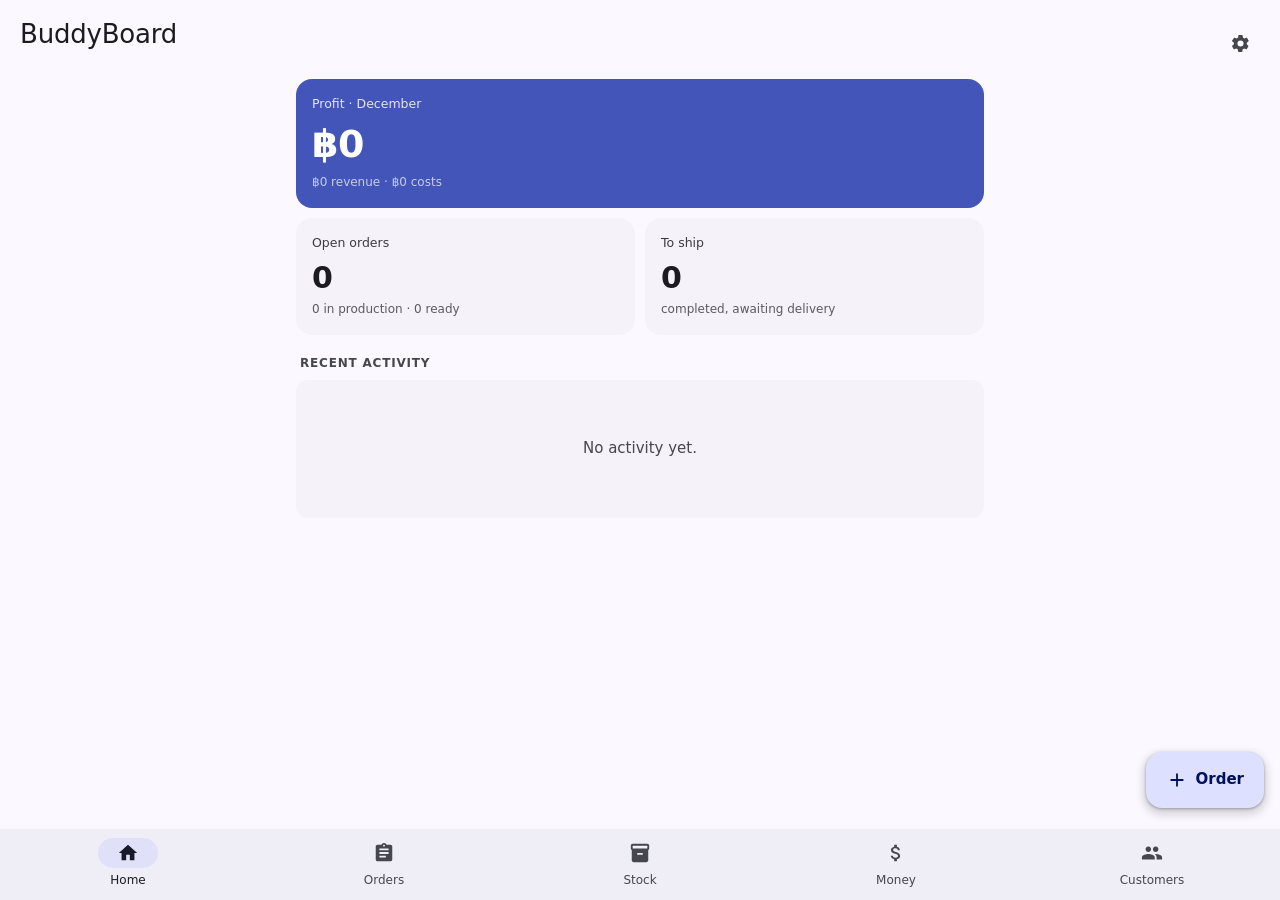
==== commit 37a0880a: "Add files via upload" ====
--- a/index.html
+++ b/index.html
@@ -5,7 +5,7 @@
 <meta name="viewport" content="width=device-width, initial-scale=1, maximum-scale=1, viewport-fit=cover">
 <meta name="theme-color" content="#006A60">
 <meta name="mobile-web-app-capable" content="yes">
-<title>BuddyBoard</title>
+<title>BuddyBoard v2</title>
 <link rel="manifest" href="manifest.webmanifest">
 <link rel="icon" href="icons/icon-192.png">
 <link rel="apple-touch-icon" href="icons/icon-192.png">
@@ -24,28 +24,53 @@
 </header>
 
 <main id="main">
-  <!-- Dashboard -->
-  <section class="view" id="view-dashboard" hidden></section>
+  <!-- Home (slim: current status only) -->
+  <section class="view" id="view-home" hidden></section>
 
-  <!-- Inventory -->
-  <section class="view" id="view-inventory" hidden>
+  <!-- Orders -->
+  <section class="view" id="view-orders" hidden>
+    <div class="search-field">
+      <svg viewBox="0 0 24 24"><path d="M15.5 14h-.79l-.28-.27a6.5 6.5 0 1 0-.7.7l.27.28v.79l5 4.99L20.49 19zm-6 0A4.5 4.5 0 1 1 14 9.5 4.5 4.5 0 0 1 9.5 14"/></svg>
+      <input type="search" id="orderSearch" placeholder="Search orders or customers" autocomplete="off">
+    </div>
+    <div class="chip-row" id="statusChips">
+      <button class="chip is-selected" data-status="open">Open</button>
+      <button class="chip" data-status="all">All</button>
+      <button class="chip" data-status="In production">In production</button>
+      <button class="chip" data-status="Ready for shipping">Ready for shipping</button>
+      <button class="chip" data-status="Completed">Completed</button>
+      <button class="chip" data-status="Delivered">Delivered</button>
+    </div>
+    <div id="orderList" class="card-list"></div>
+  </section>
+
+  <!-- Stock (products only) -->
+  <section class="view" id="view-stock" hidden>
+    <div class="search-field">
+      <svg viewBox="0 0 24 24"><path d="M15.5 14h-.79l-.28-.27a6.5 6.5 0 1 0-.7.7l.27.28v.79l5 4.99L20.49 19zm-6 0A4.5 4.5 0 1 1 14 9.5 4.5 4.5 0 0 1 9.5 14"/></svg>
+      <input type="search" id="productSearch" placeholder="Search products" autocomplete="off">
+    </div>
+    <div class="chip-row" id="stockChips">
+      <button class="chip is-selected" data-stockfilter="all">All</button>
+      <button class="chip" data-stockfilter="low">Low stock</button>
+      <button class="chip" data-stockfilter="out">Out of stock</button>
+    </div>
+    <div id="stockOutlook"></div>
+    <div id="productList" class="card-list"></div>
+  </section>
+
+  <!-- Money (Expenses + financial reports + profit split) -->
+  <section class="view" id="view-money" hidden>
     <div class="seg-tabs" role="tablist">
-      <button class="seg-tab is-active" data-invtab="stock" role="tab">Stock</button>
-      <button class="seg-tab" data-invtab="purchases" role="tab">Expenses</button>
+      <button class="seg-tab is-active" data-moneytab="reports" role="tab">Reports</button>
+      <button class="seg-tab" data-moneytab="bank" role="tab">Bank</button>
+      <button class="seg-tab" data-moneytab="split" role="tab">Split</button>
+      <button class="seg-tab" data-moneytab="expenses" role="tab">Expenses</button>
     </div>
-    <div id="inv-stock">
-      <div class="search-field">
-        <svg viewBox="0 0 24 24"><path d="M15.5 14h-.79l-.28-.27a6.5 6.5 0 1 0-.7.7l.27.28v.79l5 4.99L20.49 19zm-6 0A4.5 4.5 0 1 1 14 9.5 4.5 4.5 0 0 1 9.5 14"/></svg>
-        <input type="search" id="productSearch" placeholder="Search products" autocomplete="off">
-      </div>
-      <div class="chip-row" id="stockChips">
-        <button class="chip is-selected" data-stockfilter="all">All</button>
-        <button class="chip" data-stockfilter="low">Low stock</button>
-        <button class="chip" data-stockfilter="out">Out of stock</button>
-      </div>
-      <div id="productList" class="card-list"></div>
-    </div>
-    <div id="inv-purchases" hidden>
+    <div id="money-reports"></div>
+    <div id="money-bank" hidden></div>
+    <div id="money-split" hidden></div>
+    <div id="money-expenses" hidden>
       <div class="card form-card">
         <h2 class="card-title">Log an expense</h2>
         <label class="field">
@@ -74,15 +99,25 @@
             <input type="date" id="poDate">
           </label>
           <label class="field">
-            <span>Supplier (optional)</span>
-            <input type="text" id="poSupplier" placeholder="e.g. Northline Supply">
+            <span>Paid by</span>
+            <select id="poPaidBy">
+              <option value="company">Company</option>
+              <option value="p1">Person 1</option>
+              <option value="p2">Person 2</option>
+            </select>
           </label>
         </div>
+        <label class="field">
+          <span>Supplier (optional)</span>
+          <input type="text" id="poSupplier" placeholder="e.g. Northline Supply">
+        </label>
         <button class="btn-filled" id="poReceive">Log expense</button>
       </div>
+      <div id="owedCard"></div>
       <h2 class="section-label">Recent expenses</h2>
       <div class="chip-row" id="purchaseChips">
         <button class="chip is-selected" data-pcat="all">All</button>
+        <button class="chip" data-pcat="__owed">Not reimbursed</button>
         <button class="chip" data-pcat="Materials">Materials</button>
         <button class="chip" data-pcat="Packaging">Packaging</button>
         <button class="chip" data-pcat="Equipment">Equipment</button>
@@ -91,23 +126,6 @@
       </div>
       <div id="purchaseList" class="card-list"></div>
     </div>
-  </section>
-
-  <!-- Orders -->
-  <section class="view" id="view-orders" hidden>
-    <div class="search-field">
-      <svg viewBox="0 0 24 24"><path d="M15.5 14h-.79l-.28-.27a6.5 6.5 0 1 0-.7.7l.27.28v.79l5 4.99L20.49 19zm-6 0A4.5 4.5 0 1 1 14 9.5 4.5 4.5 0 0 1 9.5 14"/></svg>
-      <input type="search" id="orderSearch" placeholder="Search orders or customers" autocomplete="off">
-    </div>
-    <div class="chip-row" id="statusChips">
-      <button class="chip is-selected" data-status="open">Open</button>
-      <button class="chip" data-status="all">All</button>
-      <button class="chip" data-status="In production">In production</button>
-      <button class="chip" data-status="Ready for shipping">Ready for shipping</button>
-      <button class="chip" data-status="Completed">Completed</button>
-      <button class="chip" data-status="Delivered">Delivered</button>
-    </div>
-    <div id="orderList" class="card-list"></div>
   </section>
 
   <!-- Customers -->
@@ -127,17 +145,21 @@
 </button>
 
 <nav class="nav-bar">
-  <button class="nav-item is-active" data-view="dashboard">
-    <span class="nav-icon"><svg viewBox="0 0 24 24"><path d="M3 13h8V3H3zm0 8h8v-6H3zm10 0h8V11h-8zm0-18v6h8V3z"/></svg></span>
-    <span>Dashboard</span>
-  </button>
-  <button class="nav-item" data-view="inventory">
-    <span class="nav-icon"><svg viewBox="0 0 24 24"><path d="M20 2H4c-1 0-2 .9-2 2v3.01c0 .72.43 1.34 1 1.69V20c0 1.1 1.1 2 2 2h14c.9 0 2-.9 2-2V8.7c.57-.35 1-.97 1-1.69V4c0-1.1-1-2-2-2m-5 12H9v-2h6zm5-7H4V4h16z"/></svg></span>
-    <span>Inventory</span>
+  <button class="nav-item is-active" data-view="home">
+    <span class="nav-icon"><svg viewBox="0 0 24 24"><path d="M10 20v-6h4v6h5v-8h3L12 3 2 12h3v8z"/></svg></span>
+    <span>Home</span>
   </button>
   <button class="nav-item" data-view="orders">
     <span class="nav-icon"><svg viewBox="0 0 24 24"><path d="M19 3h-4.18C14.4 1.84 13.3 1 12 1s-2.4.84-2.82 2H5c-1.1 0-2 .9-2 2v14c0 1.1.9 2 2 2h14c1.1 0 2-.9 2-2V5c0-1.1-.9-2-2-2m-7 0c.55 0 1 .45 1 1s-.45 1-1 1-1-.45-1-1 .45-1 1-1m2 14H7v-2h7zm3-4H7v-2h10zm0-4H7V7h10z"/></svg></span>
     <span>Orders</span>
+  </button>
+  <button class="nav-item" data-view="stock">
+    <span class="nav-icon"><svg viewBox="0 0 24 24"><path d="M20 2H4c-1 0-2 .9-2 2v3.01c0 .72.43 1.34 1 1.69V20c0 1.1 1.1 2 2 2h14c.9 0 2-.9 2-2V8.7c.57-.35 1-.97 1-1.69V4c0-1.1-1-2-2-2m-5 12H9v-2h6zm5-7H4V4h16z"/></svg></span>
+    <span>Stock</span>
+  </button>
+  <button class="nav-item" data-view="money">
+    <span class="nav-icon"><svg viewBox="0 0 24 24"><path d="M11.8 10.9c-2.27-.59-3-1.2-3-2.15 0-1.09 1.01-1.85 2.7-1.85 1.78 0 2.44.85 2.5 2.1h2.21c-.07-1.72-1.12-3.3-3.21-3.81V3h-3v2.16c-1.94.42-3.5 1.68-3.5 3.61 0 2.31 1.91 3.46 4.7 4.13 2.5.6 3 1.48 3 2.41 0 .69-.49 1.79-2.7 1.79-2.06 0-2.87-.92-2.98-2.1H6.32c.12 2.19 1.76 3.42 3.68 3.83V21h3v-2.15c1.95-.37 3.5-1.5 3.5-3.55 0-2.84-2.43-3.81-4.7-4.4"/></svg></span>
+    <span>Money</span>
   </button>
   <button class="nav-item" data-view="customers">
     <span class="nav-icon"><svg viewBox="0 0 24 24"><path d="M16 11c1.66 0 2.99-1.34 2.99-3S17.66 5 16 5s-3 1.34-3 3 1.34 3 3 3m-8 0c1.66 0 2.99-1.34 2.99-3S9.66 5 8 5 5 6.34 5 8s1.34 3 3 3m0 2c-2.33 0-7 1.17-7 3.5V19h14v-2.5c0-2.33-4.67-3.5-7-3.5m8 0c-.29 0-.62.02-.97.05 1.16.84 1.97 1.97 1.97 3.45V19h6v-2.5c0-2.33-4.67-3.5-7-3.5"/></svg></span>
@@ -148,7 +170,8 @@
 <!-- Sheet (modal) for forms & details -->
 <div class="scrim" id="scrim" hidden></div>
 <div class="sheet" id="sheet" hidden>
-  <div class="sheet-handle"></div>
+  <div class="sheet-handle" id="sheetHandle"></div>
+  <button class="sheet-close" id="sheetClose" title="Close">✕</button>
   <div class="sheet-content" id="sheetContent"></div>
 </div>
 
--- a/styles.css
+++ b/styles.css
@@ -302,6 +302,8 @@
 .stat-card.hero .value { font-size: 38px; }
 .stat-card .hint { font-size: 12px; opacity: .7; margin-top: 2px; }
 .stat-card.warn { background: var(--md-tertiary-container); color: var(--md-on-tertiary-container); }
+.stat-card.tappable { cursor: pointer; }
+.stat-card.tappable:active { filter: brightness(0.97); }
 
 .activity-item { display: flex; gap: 12px; padding: 11px 4px; border-bottom: 1px solid var(--md-outline-variant); }
 .activity-item:last-child { border-bottom: 0; }
@@ -365,7 +367,7 @@
 }
 .sheet {
   position: fixed; left: 0; right: 0; bottom: 0; z-index: 50;
-  max-height: 88vh; max-height: 88dvh; overflow-y: auto;
+  max-height: 85vh; max-height: 85dvh; overflow-y: auto;
   overscroll-behavior: contain;
   background: var(--md-surface-container-low);
   border-radius: 24px 24px 0 0;
@@ -382,6 +384,16 @@
 .sheet-handle::before {
   content: ''; position: absolute; inset: -18px -60px;
 }
+.sheet-close {
+  position: sticky; top: 0; float: right;
+  width: 36px; height: 36px; margin: -30px -4px 0 0;
+  border-radius: var(--radius-full);
+  display: grid; place-items: center;
+  background: var(--md-surface-container-high);
+  color: var(--md-on-surface-variant);
+  font-size: 15px; z-index: 5;
+}
+.sheet-close:active { background: var(--md-outline-variant); }
 .sheet h2 { font-size: 20px; margin-bottom: 16px; }
 @keyframes rise { from { transform: translateY(40%); opacity: .4; } }
 @keyframes fade { from { opacity: 0; } }
@@ -401,6 +413,64 @@
 }
 .dialog-text { font-size: 15px; margin-bottom: 18px; }
 .dialog-actions { display: flex; justify-content: flex-end; gap: 4px; }
+
+/* ---------- Compact customer picker dropdown ---------- */
+.combo-drop {
+  position: absolute; left: 0; right: 0; top: 100%; z-index: 60;
+  margin-top: 4px;
+  background: var(--md-surface-container-high);
+  border: 1px solid var(--md-outline-variant);
+  border-radius: var(--radius-m);
+  box-shadow: 0 6px 20px rgba(0,0,0,.18);
+  max-height: 218px; overflow-y: auto;
+  overscroll-behavior: contain;
+}
+.combo-item {
+  padding: 11px 14px;
+  font-size: 15px;
+  border-bottom: 1px solid var(--md-outline-variant);
+  cursor: pointer;
+}
+.combo-item:last-child { border-bottom: 0; }
+.combo-item:active { background: var(--md-surface-container-highest); }
+.combo-item .sub { font-size: 12px; color: var(--md-on-surface-variant); margin-top: 1px; }
+.combo-new { color: var(--md-primary); font-weight: 600; }
+.combo-notice {
+  font-size: 13px; font-weight: 600; color: var(--md-primary);
+  margin: -2px 0 8px; padding: 0 2px;
+}
+
+/* ---------- Settings rows ---------- */
+.set-card { padding: 4px 16px; }
+.set-row {
+  display: flex; align-items: center; justify-content: space-between; gap: 12px;
+  width: 100%; text-align: left;
+  padding: 14px 0;
+  border-bottom: 1px solid var(--md-outline-variant);
+}
+.set-card .set-row:last-of-type { border-bottom: 0; }
+.set-row:active { background: var(--md-surface-container-high); }
+.set-main { min-width: 0; }
+.set-title { font-weight: 500; font-size: 15px; }
+.set-sub { font-size: 12.5px; color: var(--md-on-surface-variant); margin-top: 2px; }
+.set-chevron { flex: none; font-size: 20px; color: var(--md-outline); }
+
+/* ---------- Profit split waterfall ---------- */
+.flow-row {
+  display: flex; justify-content: space-between; align-items: baseline;
+  padding: 9px 4px; font-size: 14.5px;
+}
+.flow-row.start { font-weight: 700; font-size: 16px; }
+.flow-row.minus { color: var(--md-tertiary); }
+.flow-row.sub {
+  border-top: 1px solid var(--md-outline-variant);
+  font-weight: 600;
+}
+.flow-row.share {
+  background: var(--md-primary-container); color: var(--md-on-primary-container);
+  border-radius: var(--radius-s); padding: 11px 12px; margin-top: 6px;
+  font-weight: 600;
+}
 
 /* ---------- Revenue chart ---------- */
 .chart { display: flex; align-items: flex-end; gap: 8px; height: 150px; padding-top: 8px; }
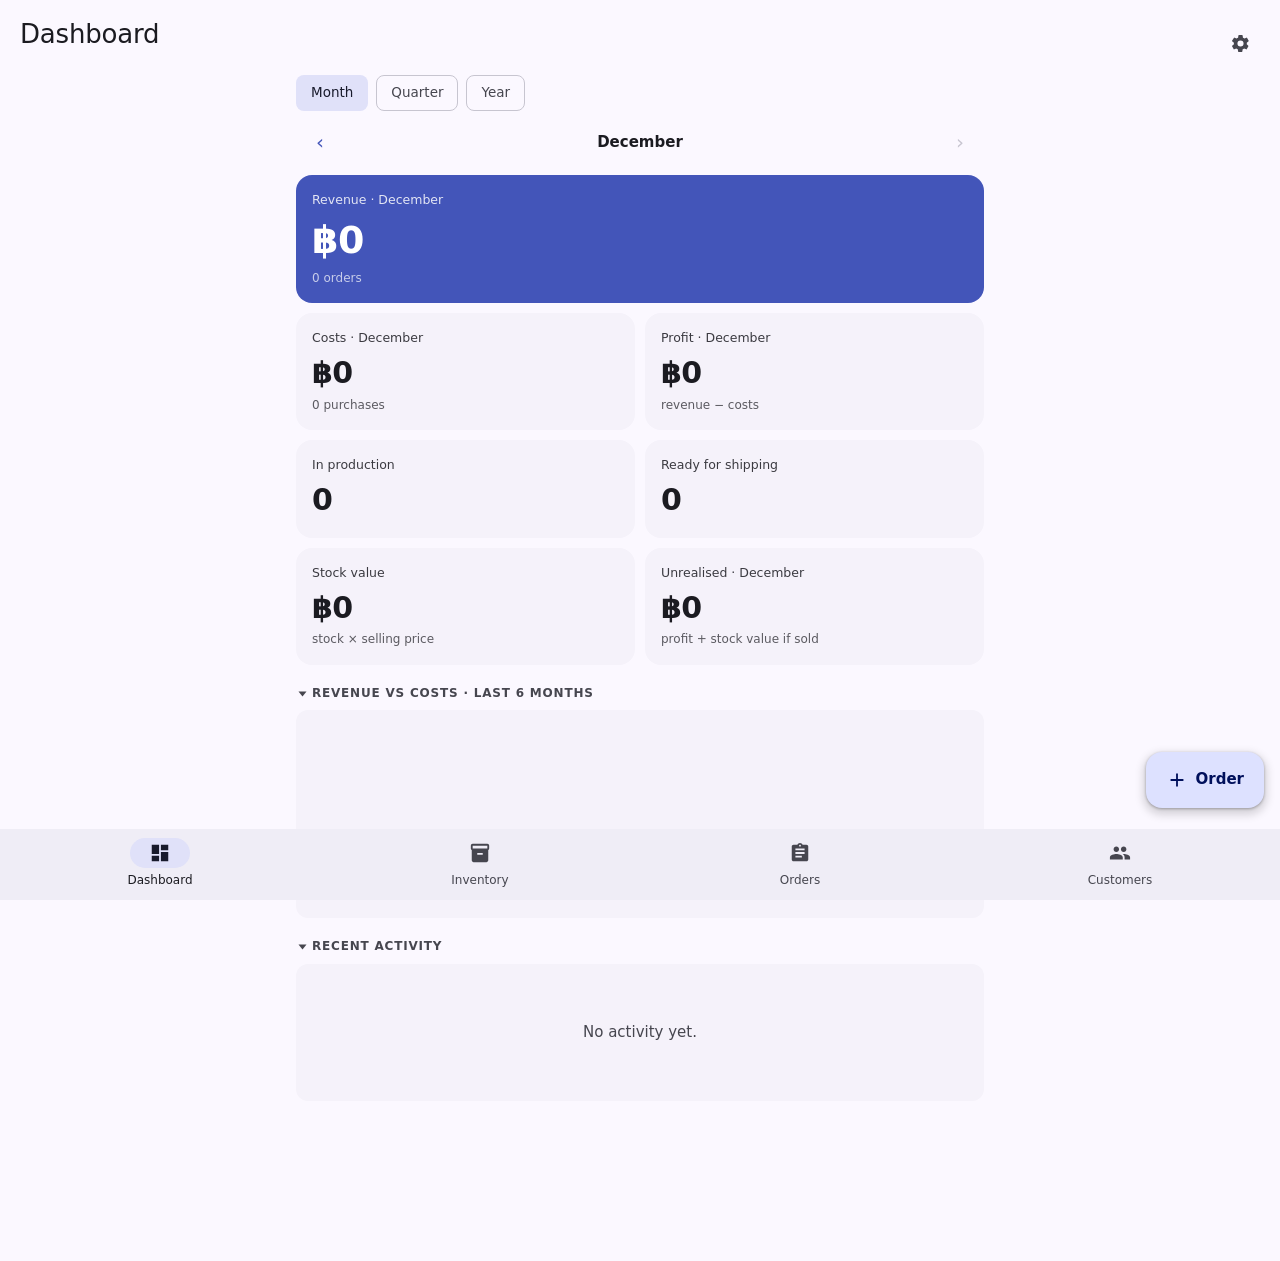
==== commit e039b97f: "Add files via upload" ====
--- a/index.html
+++ b/index.html
@@ -5,7 +5,7 @@
 <meta name="viewport" content="width=device-width, initial-scale=1, maximum-scale=1, viewport-fit=cover">
 <meta name="theme-color" content="#006A60">
 <meta name="mobile-web-app-capable" content="yes">
-<title>BuddyBoard v2</title>
+<title>BuddyBoard</title>
 <link rel="manifest" href="manifest.webmanifest">
 <link rel="icon" href="icons/icon-192.png">
 <link rel="apple-touch-icon" href="icons/icon-192.png">
@@ -24,53 +24,28 @@
 </header>
 
 <main id="main">
-  <!-- Home (slim: current status only) -->
-  <section class="view" id="view-home" hidden></section>
+  <!-- Dashboard -->
+  <section class="view" id="view-dashboard" hidden></section>
 
-  <!-- Orders -->
-  <section class="view" id="view-orders" hidden>
-    <div class="search-field">
-      <svg viewBox="0 0 24 24"><path d="M15.5 14h-.79l-.28-.27a6.5 6.5 0 1 0-.7.7l.27.28v.79l5 4.99L20.49 19zm-6 0A4.5 4.5 0 1 1 14 9.5 4.5 4.5 0 0 1 9.5 14"/></svg>
-      <input type="search" id="orderSearch" placeholder="Search orders or customers" autocomplete="off">
+  <!-- Inventory -->
+  <section class="view" id="view-inventory" hidden>
+    <div class="seg-tabs" role="tablist">
+      <button class="seg-tab is-active" data-invtab="stock" role="tab">Stock</button>
+      <button class="seg-tab" data-invtab="purchases" role="tab">Expenses</button>
     </div>
-    <div class="chip-row" id="statusChips">
-      <button class="chip is-selected" data-status="open">Open</button>
-      <button class="chip" data-status="all">All</button>
-      <button class="chip" data-status="In production">In production</button>
-      <button class="chip" data-status="Ready for shipping">Ready for shipping</button>
-      <button class="chip" data-status="Completed">Completed</button>
-      <button class="chip" data-status="Delivered">Delivered</button>
+    <div id="inv-stock">
+      <div class="search-field">
+        <svg viewBox="0 0 24 24"><path d="M15.5 14h-.79l-.28-.27a6.5 6.5 0 1 0-.7.7l.27.28v.79l5 4.99L20.49 19zm-6 0A4.5 4.5 0 1 1 14 9.5 4.5 4.5 0 0 1 9.5 14"/></svg>
+        <input type="search" id="productSearch" placeholder="Search products" autocomplete="off">
+      </div>
+      <div class="chip-row" id="stockChips">
+        <button class="chip is-selected" data-stockfilter="all">All</button>
+        <button class="chip" data-stockfilter="low">Low stock</button>
+        <button class="chip" data-stockfilter="out">Out of stock</button>
+      </div>
+      <div id="productList" class="card-list"></div>
     </div>
-    <div id="orderList" class="card-list"></div>
-  </section>
-
-  <!-- Stock (products only) -->
-  <section class="view" id="view-stock" hidden>
-    <div class="search-field">
-      <svg viewBox="0 0 24 24"><path d="M15.5 14h-.79l-.28-.27a6.5 6.5 0 1 0-.7.7l.27.28v.79l5 4.99L20.49 19zm-6 0A4.5 4.5 0 1 1 14 9.5 4.5 4.5 0 0 1 9.5 14"/></svg>
-      <input type="search" id="productSearch" placeholder="Search products" autocomplete="off">
-    </div>
-    <div class="chip-row" id="stockChips">
-      <button class="chip is-selected" data-stockfilter="all">All</button>
-      <button class="chip" data-stockfilter="low">Low stock</button>
-      <button class="chip" data-stockfilter="out">Out of stock</button>
-    </div>
-    <div id="stockOutlook"></div>
-    <div id="productList" class="card-list"></div>
-  </section>
-
-  <!-- Money (Expenses + financial reports + profit split) -->
-  <section class="view" id="view-money" hidden>
-    <div class="seg-tabs" role="tablist">
-      <button class="seg-tab is-active" data-moneytab="reports" role="tab">Reports</button>
-      <button class="seg-tab" data-moneytab="bank" role="tab">Bank</button>
-      <button class="seg-tab" data-moneytab="split" role="tab">Split</button>
-      <button class="seg-tab" data-moneytab="expenses" role="tab">Expenses</button>
-    </div>
-    <div id="money-reports"></div>
-    <div id="money-bank" hidden></div>
-    <div id="money-split" hidden></div>
-    <div id="money-expenses" hidden>
+    <div id="inv-purchases" hidden>
       <div class="card form-card">
         <h2 class="card-title">Log an expense</h2>
         <label class="field">
@@ -99,25 +74,15 @@
             <input type="date" id="poDate">
           </label>
           <label class="field">
-            <span>Paid by</span>
-            <select id="poPaidBy">
-              <option value="company">Company</option>
-              <option value="p1">Person 1</option>
-              <option value="p2">Person 2</option>
-            </select>
+            <span>Supplier (optional)</span>
+            <input type="text" id="poSupplier" placeholder="e.g. Northline Supply">
           </label>
         </div>
-        <label class="field">
-          <span>Supplier (optional)</span>
-          <input type="text" id="poSupplier" placeholder="e.g. Northline Supply">
-        </label>
         <button class="btn-filled" id="poReceive">Log expense</button>
       </div>
-      <div id="owedCard"></div>
       <h2 class="section-label">Recent expenses</h2>
       <div class="chip-row" id="purchaseChips">
         <button class="chip is-selected" data-pcat="all">All</button>
-        <button class="chip" data-pcat="__owed">Not reimbursed</button>
         <button class="chip" data-pcat="Materials">Materials</button>
         <button class="chip" data-pcat="Packaging">Packaging</button>
         <button class="chip" data-pcat="Equipment">Equipment</button>
@@ -126,6 +91,23 @@
       </div>
       <div id="purchaseList" class="card-list"></div>
     </div>
+  </section>
+
+  <!-- Orders -->
+  <section class="view" id="view-orders" hidden>
+    <div class="search-field">
+      <svg viewBox="0 0 24 24"><path d="M15.5 14h-.79l-.28-.27a6.5 6.5 0 1 0-.7.7l.27.28v.79l5 4.99L20.49 19zm-6 0A4.5 4.5 0 1 1 14 9.5 4.5 4.5 0 0 1 9.5 14"/></svg>
+      <input type="search" id="orderSearch" placeholder="Search orders or customers" autocomplete="off">
+    </div>
+    <div class="chip-row" id="statusChips">
+      <button class="chip is-selected" data-status="open">Open</button>
+      <button class="chip" data-status="all">All</button>
+      <button class="chip" data-status="In production">In production</button>
+      <button class="chip" data-status="Ready for shipping">Ready for shipping</button>
+      <button class="chip" data-status="Completed">Completed</button>
+      <button class="chip" data-status="Delivered">Delivered</button>
+    </div>
+    <div id="orderList" class="card-list"></div>
   </section>
 
   <!-- Customers -->
@@ -145,21 +127,17 @@
 </button>
 
 <nav class="nav-bar">
-  <button class="nav-item is-active" data-view="home">
-    <span class="nav-icon"><svg viewBox="0 0 24 24"><path d="M10 20v-6h4v6h5v-8h3L12 3 2 12h3v8z"/></svg></span>
-    <span>Home</span>
+  <button class="nav-item is-active" data-view="dashboard">
+    <span class="nav-icon"><svg viewBox="0 0 24 24"><path d="M3 13h8V3H3zm0 8h8v-6H3zm10 0h8V11h-8zm0-18v6h8V3z"/></svg></span>
+    <span>Dashboard</span>
+  </button>
+  <button class="nav-item" data-view="inventory">
+    <span class="nav-icon"><svg viewBox="0 0 24 24"><path d="M20 2H4c-1 0-2 .9-2 2v3.01c0 .72.43 1.34 1 1.69V20c0 1.1 1.1 2 2 2h14c.9 0 2-.9 2-2V8.7c.57-.35 1-.97 1-1.69V4c0-1.1-1-2-2-2m-5 12H9v-2h6zm5-7H4V4h16z"/></svg></span>
+    <span>Inventory</span>
   </button>
   <button class="nav-item" data-view="orders">
     <span class="nav-icon"><svg viewBox="0 0 24 24"><path d="M19 3h-4.18C14.4 1.84 13.3 1 12 1s-2.4.84-2.82 2H5c-1.1 0-2 .9-2 2v14c0 1.1.9 2 2 2h14c1.1 0 2-.9 2-2V5c0-1.1-.9-2-2-2m-7 0c.55 0 1 .45 1 1s-.45 1-1 1-1-.45-1-1 .45-1 1-1m2 14H7v-2h7zm3-4H7v-2h10zm0-4H7V7h10z"/></svg></span>
     <span>Orders</span>
-  </button>
-  <button class="nav-item" data-view="stock">
-    <span class="nav-icon"><svg viewBox="0 0 24 24"><path d="M20 2H4c-1 0-2 .9-2 2v3.01c0 .72.43 1.34 1 1.69V20c0 1.1 1.1 2 2 2h14c.9 0 2-.9 2-2V8.7c.57-.35 1-.97 1-1.69V4c0-1.1-1-2-2-2m-5 12H9v-2h6zm5-7H4V4h16z"/></svg></span>
-    <span>Stock</span>
-  </button>
-  <button class="nav-item" data-view="money">
-    <span class="nav-icon"><svg viewBox="0 0 24 24"><path d="M11.8 10.9c-2.27-.59-3-1.2-3-2.15 0-1.09 1.01-1.85 2.7-1.85 1.78 0 2.44.85 2.5 2.1h2.21c-.07-1.72-1.12-3.3-3.21-3.81V3h-3v2.16c-1.94.42-3.5 1.68-3.5 3.61 0 2.31 1.91 3.46 4.7 4.13 2.5.6 3 1.48 3 2.41 0 .69-.49 1.79-2.7 1.79-2.06 0-2.87-.92-2.98-2.1H6.32c.12 2.19 1.76 3.42 3.68 3.83V21h3v-2.15c1.95-.37 3.5-1.5 3.5-3.55 0-2.84-2.43-3.81-4.7-4.4"/></svg></span>
-    <span>Money</span>
   </button>
   <button class="nav-item" data-view="customers">
     <span class="nav-icon"><svg viewBox="0 0 24 24"><path d="M16 11c1.66 0 2.99-1.34 2.99-3S17.66 5 16 5s-3 1.34-3 3 1.34 3 3 3m-8 0c1.66 0 2.99-1.34 2.99-3S9.66 5 8 5 5 6.34 5 8s1.34 3 3 3m0 2c-2.33 0-7 1.17-7 3.5V19h14v-2.5c0-2.33-4.67-3.5-7-3.5m8 0c-.29 0-.62.02-.97.05 1.16.84 1.97 1.97 1.97 3.45V19h6v-2.5c0-2.33-4.67-3.5-7-3.5"/></svg></span>
@@ -170,8 +148,7 @@
 <!-- Sheet (modal) for forms & details -->
 <div class="scrim" id="scrim" hidden></div>
 <div class="sheet" id="sheet" hidden>
-  <div class="sheet-handle" id="sheetHandle"></div>
-  <button class="sheet-close" id="sheetClose" title="Close">✕</button>
+  <div class="sheet-handle"></div>
   <div class="sheet-content" id="sheetContent"></div>
 </div>
 
--- a/styles.css
+++ b/styles.css
@@ -302,8 +302,6 @@
 .stat-card.hero .value { font-size: 38px; }
 .stat-card .hint { font-size: 12px; opacity: .7; margin-top: 2px; }
 .stat-card.warn { background: var(--md-tertiary-container); color: var(--md-on-tertiary-container); }
-.stat-card.tappable { cursor: pointer; }
-.stat-card.tappable:active { filter: brightness(0.97); }
 
 .activity-item { display: flex; gap: 12px; padding: 11px 4px; border-bottom: 1px solid var(--md-outline-variant); }
 .activity-item:last-child { border-bottom: 0; }
@@ -367,7 +365,7 @@
 }
 .sheet {
   position: fixed; left: 0; right: 0; bottom: 0; z-index: 50;
-  max-height: 85vh; max-height: 85dvh; overflow-y: auto;
+  max-height: 88vh; max-height: 88dvh; overflow-y: auto;
   overscroll-behavior: contain;
   background: var(--md-surface-container-low);
   border-radius: 24px 24px 0 0;
@@ -384,16 +382,6 @@
 .sheet-handle::before {
   content: ''; position: absolute; inset: -18px -60px;
 }
-.sheet-close {
-  position: sticky; top: 0; float: right;
-  width: 36px; height: 36px; margin: -30px -4px 0 0;
-  border-radius: var(--radius-full);
-  display: grid; place-items: center;
-  background: var(--md-surface-container-high);
-  color: var(--md-on-surface-variant);
-  font-size: 15px; z-index: 5;
-}
-.sheet-close:active { background: var(--md-outline-variant); }
 .sheet h2 { font-size: 20px; margin-bottom: 16px; }
 @keyframes rise { from { transform: translateY(40%); opacity: .4; } }
 @keyframes fade { from { opacity: 0; } }
@@ -413,64 +401,6 @@
 }
 .dialog-text { font-size: 15px; margin-bottom: 18px; }
 .dialog-actions { display: flex; justify-content: flex-end; gap: 4px; }
-
-/* ---------- Compact customer picker dropdown ---------- */
-.combo-drop {
-  position: absolute; left: 0; right: 0; top: 100%; z-index: 60;
-  margin-top: 4px;
-  background: var(--md-surface-container-high);
-  border: 1px solid var(--md-outline-variant);
-  border-radius: var(--radius-m);
-  box-shadow: 0 6px 20px rgba(0,0,0,.18);
-  max-height: 218px; overflow-y: auto;
-  overscroll-behavior: contain;
-}
-.combo-item {
-  padding: 11px 14px;
-  font-size: 15px;
-  border-bottom: 1px solid var(--md-outline-variant);
-  cursor: pointer;
-}
-.combo-item:last-child { border-bottom: 0; }
-.combo-item:active { background: var(--md-surface-container-highest); }
-.combo-item .sub { font-size: 12px; color: var(--md-on-surface-variant); margin-top: 1px; }
-.combo-new { color: var(--md-primary); font-weight: 600; }
-.combo-notice {
-  font-size: 13px; font-weight: 600; color: var(--md-primary);
-  margin: -2px 0 8px; padding: 0 2px;
-}
-
-/* ---------- Settings rows ---------- */
-.set-card { padding: 4px 16px; }
-.set-row {
-  display: flex; align-items: center; justify-content: space-between; gap: 12px;
-  width: 100%; text-align: left;
-  padding: 14px 0;
-  border-bottom: 1px solid var(--md-outline-variant);
-}
-.set-card .set-row:last-of-type { border-bottom: 0; }
-.set-row:active { background: var(--md-surface-container-high); }
-.set-main { min-width: 0; }
-.set-title { font-weight: 500; font-size: 15px; }
-.set-sub { font-size: 12.5px; color: var(--md-on-surface-variant); margin-top: 2px; }
-.set-chevron { flex: none; font-size: 20px; color: var(--md-outline); }
-
-/* ---------- Profit split waterfall ---------- */
-.flow-row {
-  display: flex; justify-content: space-between; align-items: baseline;
-  padding: 9px 4px; font-size: 14.5px;
-}
-.flow-row.start { font-weight: 700; font-size: 16px; }
-.flow-row.minus { color: var(--md-tertiary); }
-.flow-row.sub {
-  border-top: 1px solid var(--md-outline-variant);
-  font-weight: 600;
-}
-.flow-row.share {
-  background: var(--md-primary-container); color: var(--md-on-primary-container);
-  border-radius: var(--radius-s); padding: 11px 12px; margin-top: 6px;
-  font-weight: 600;
-}
 
 /* ---------- Revenue chart ---------- */
 .chart { display: flex; align-items: flex-end; gap: 8px; height: 150px; padding-top: 8px; }
